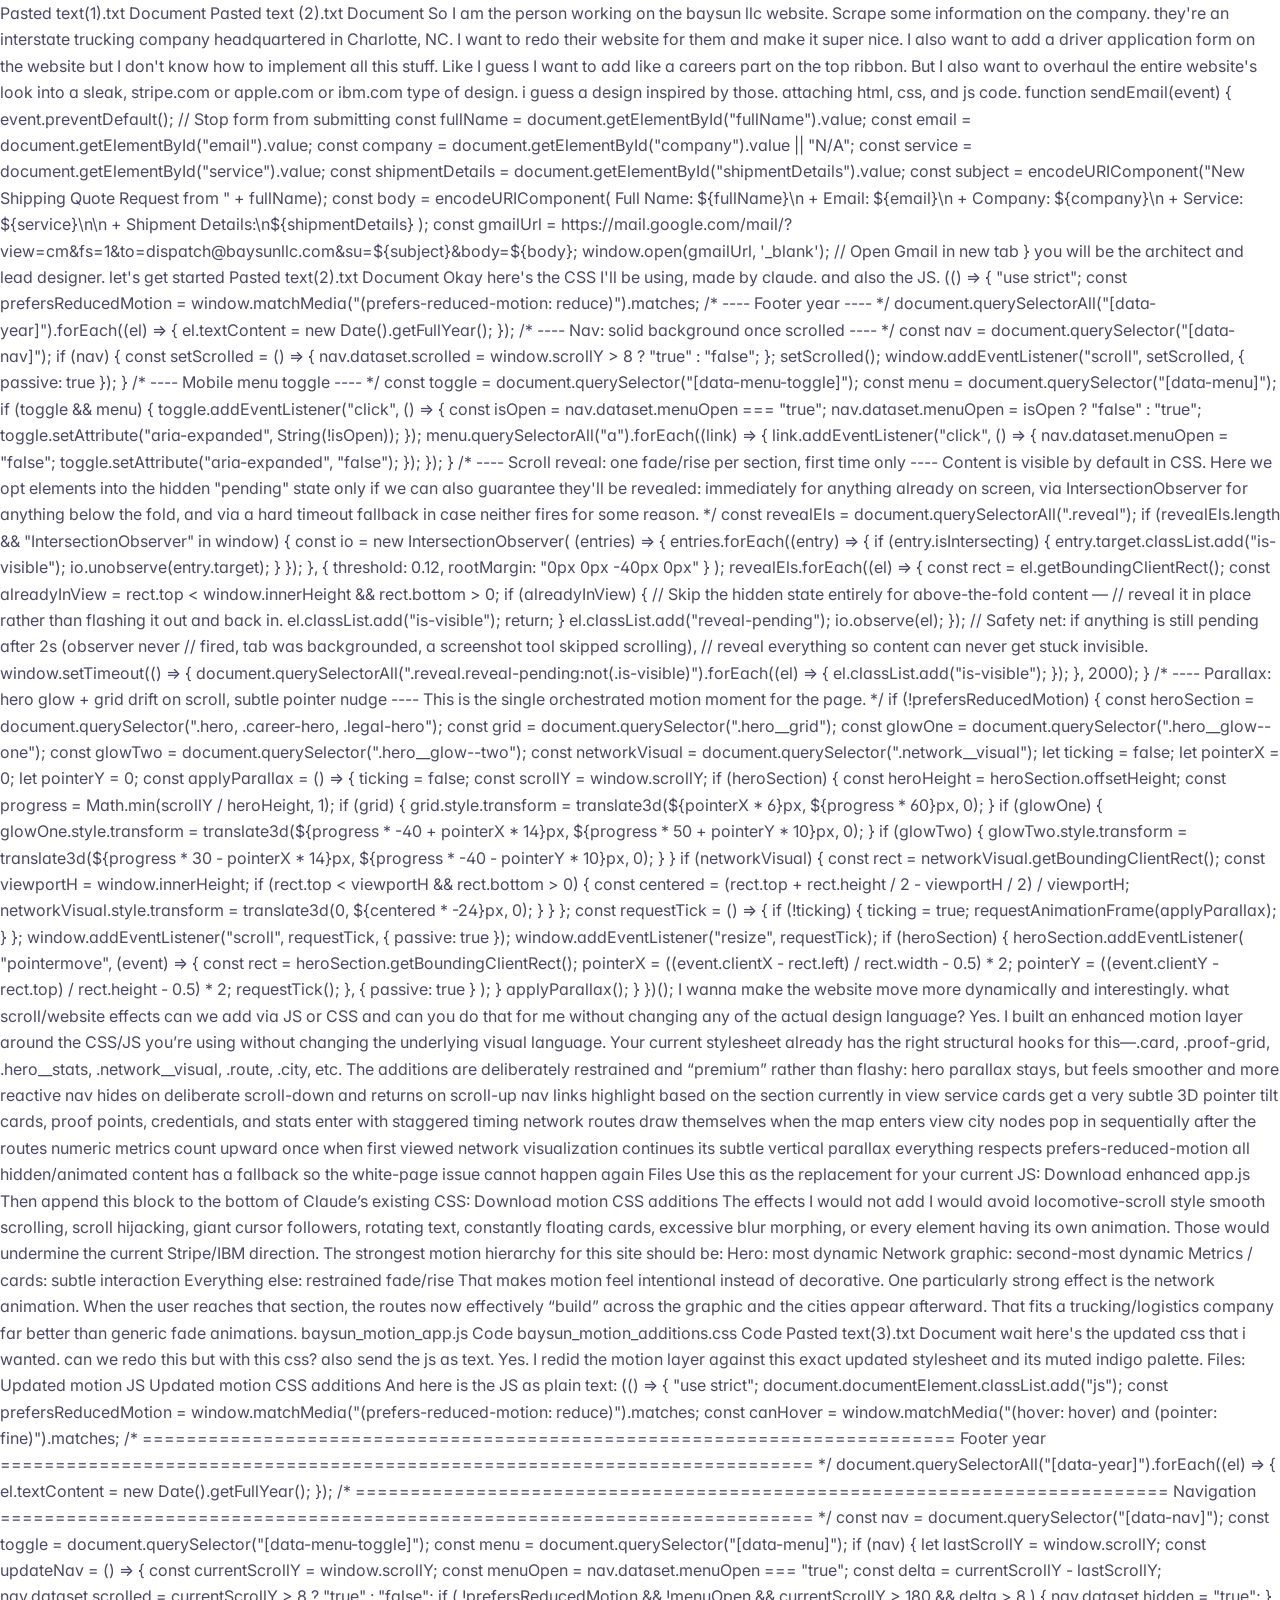
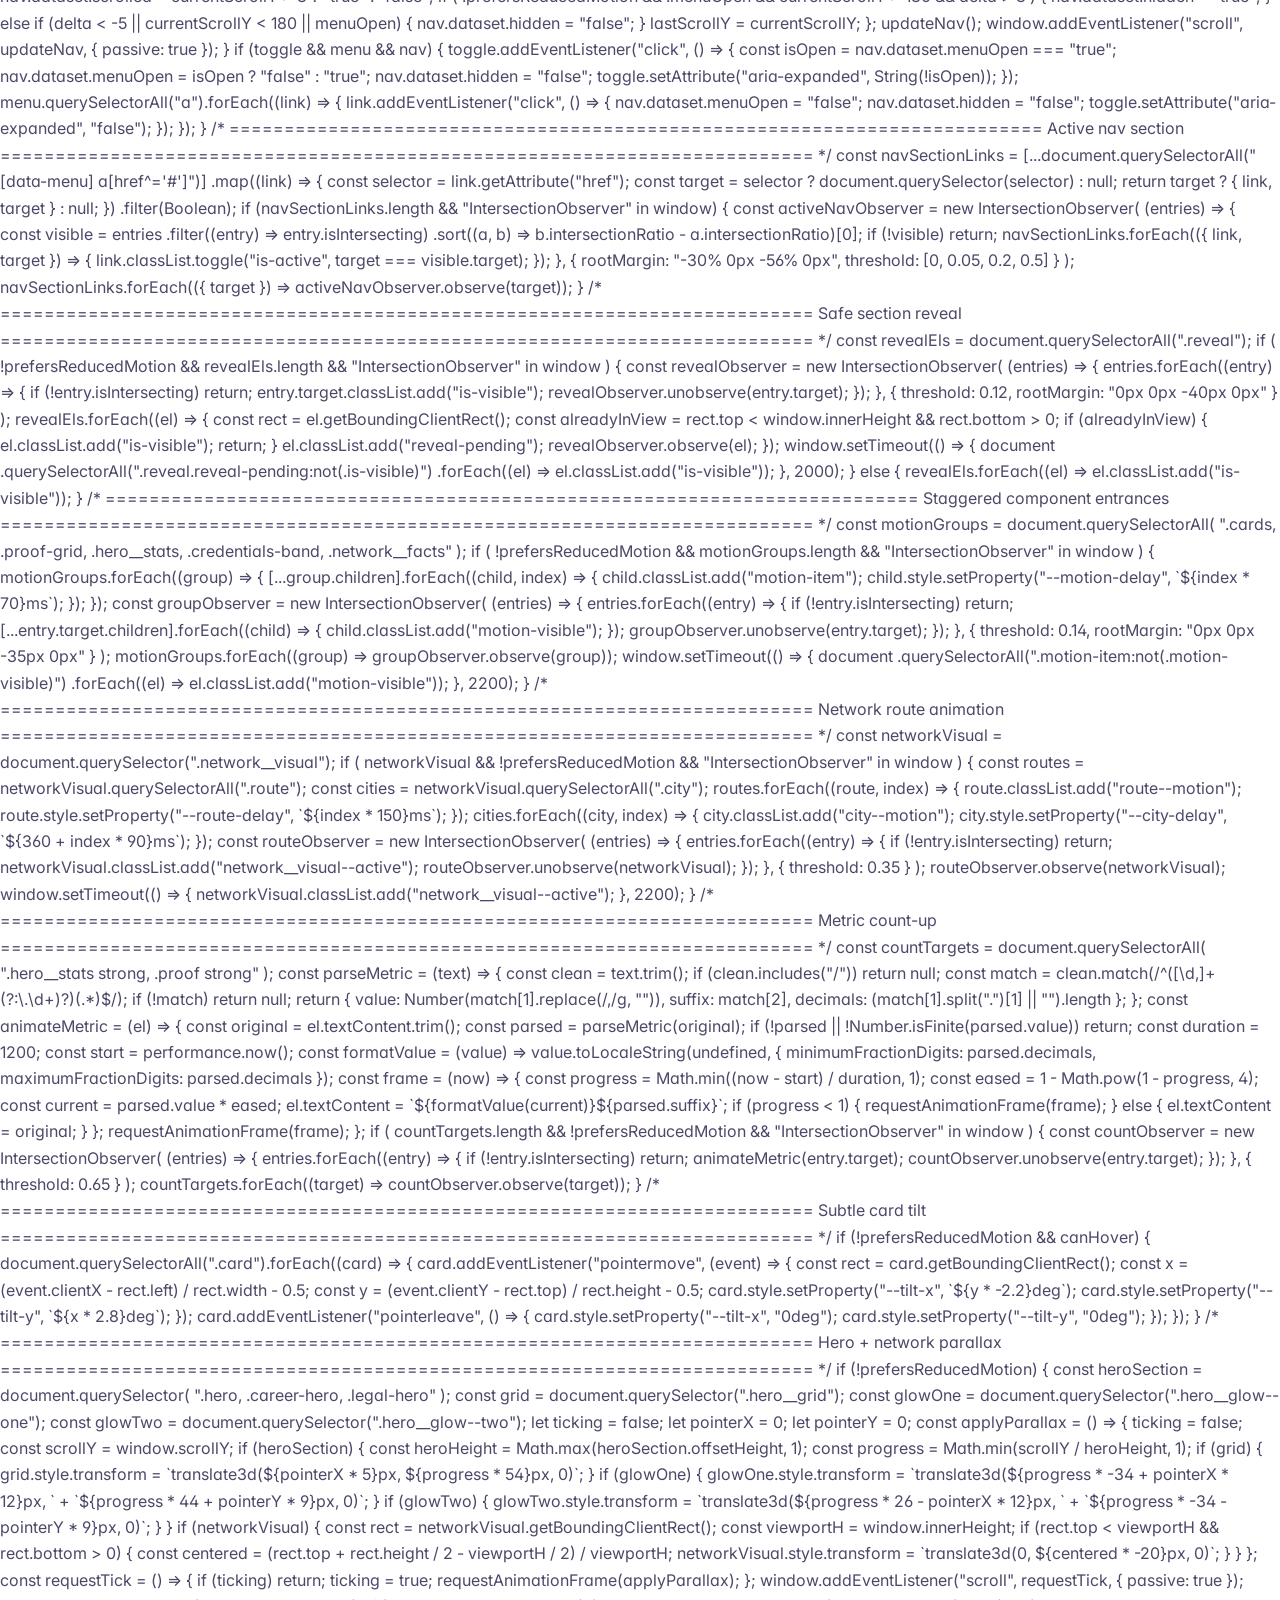
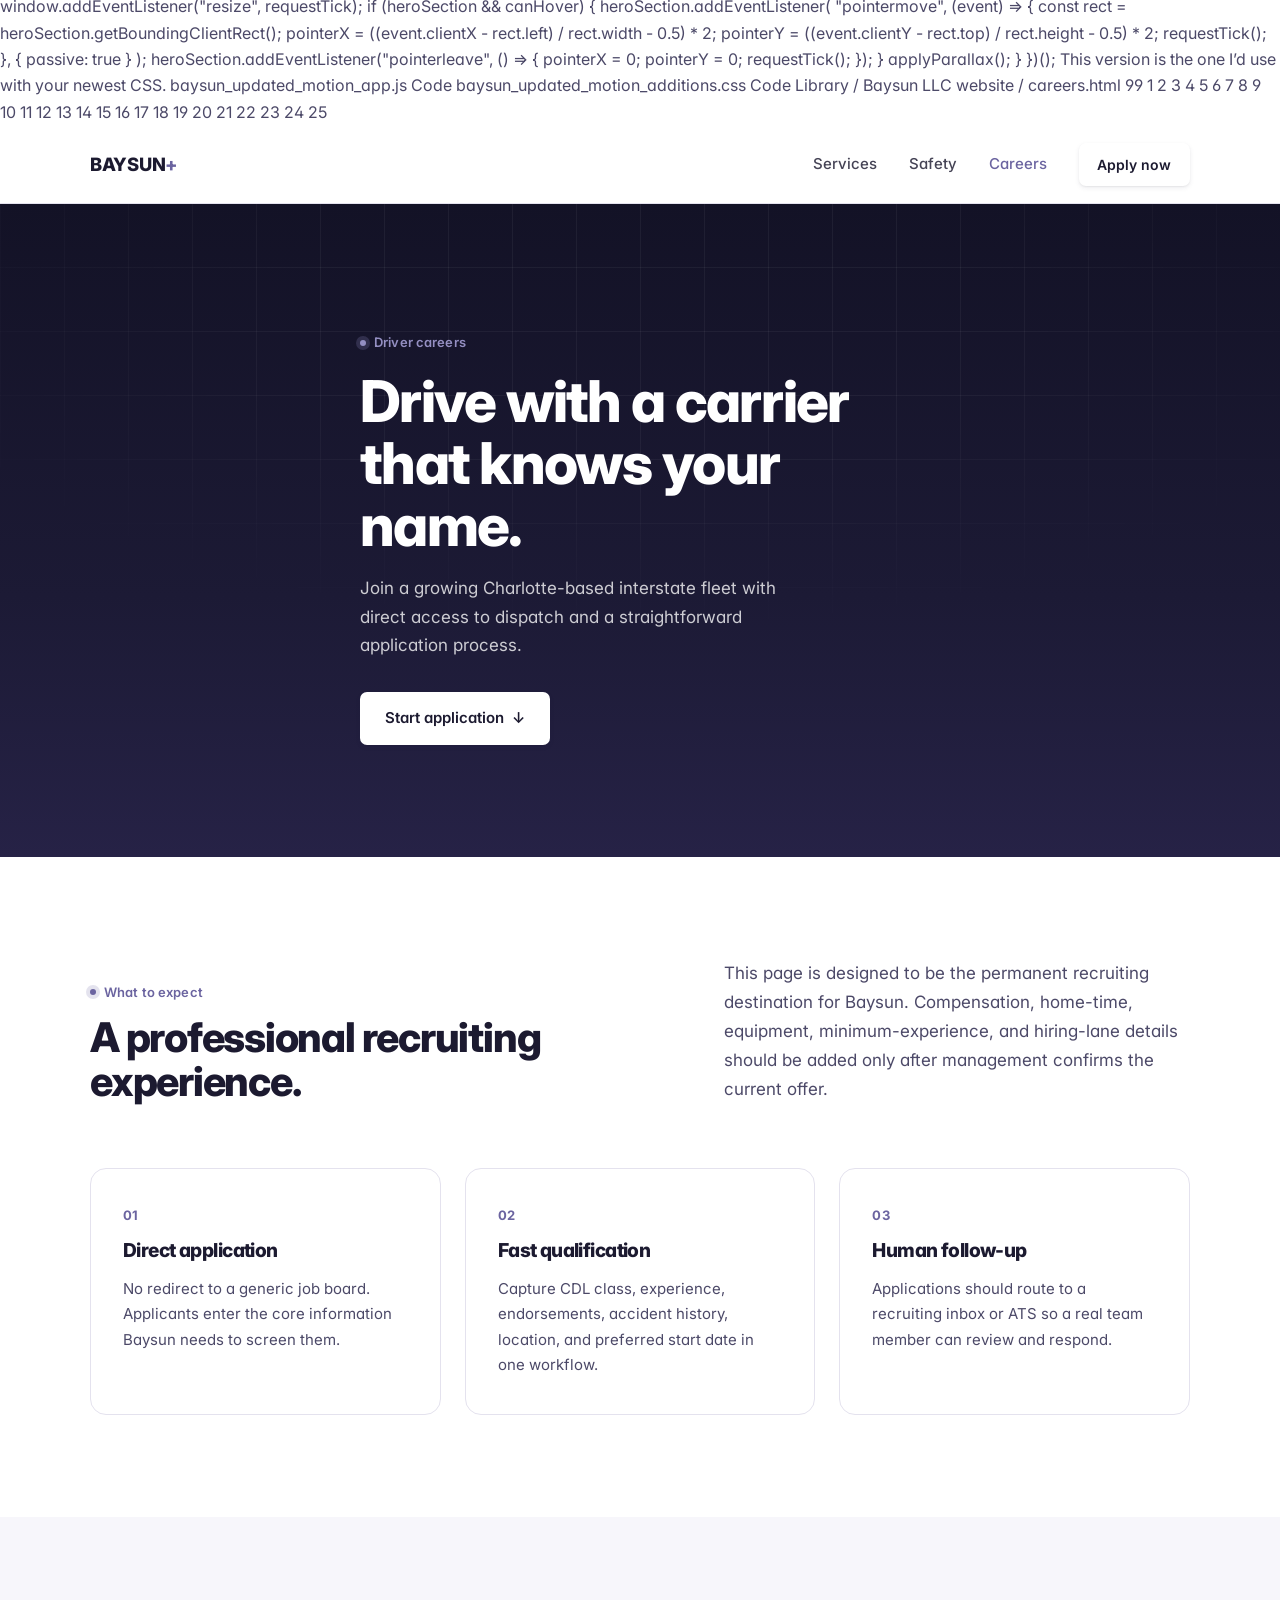
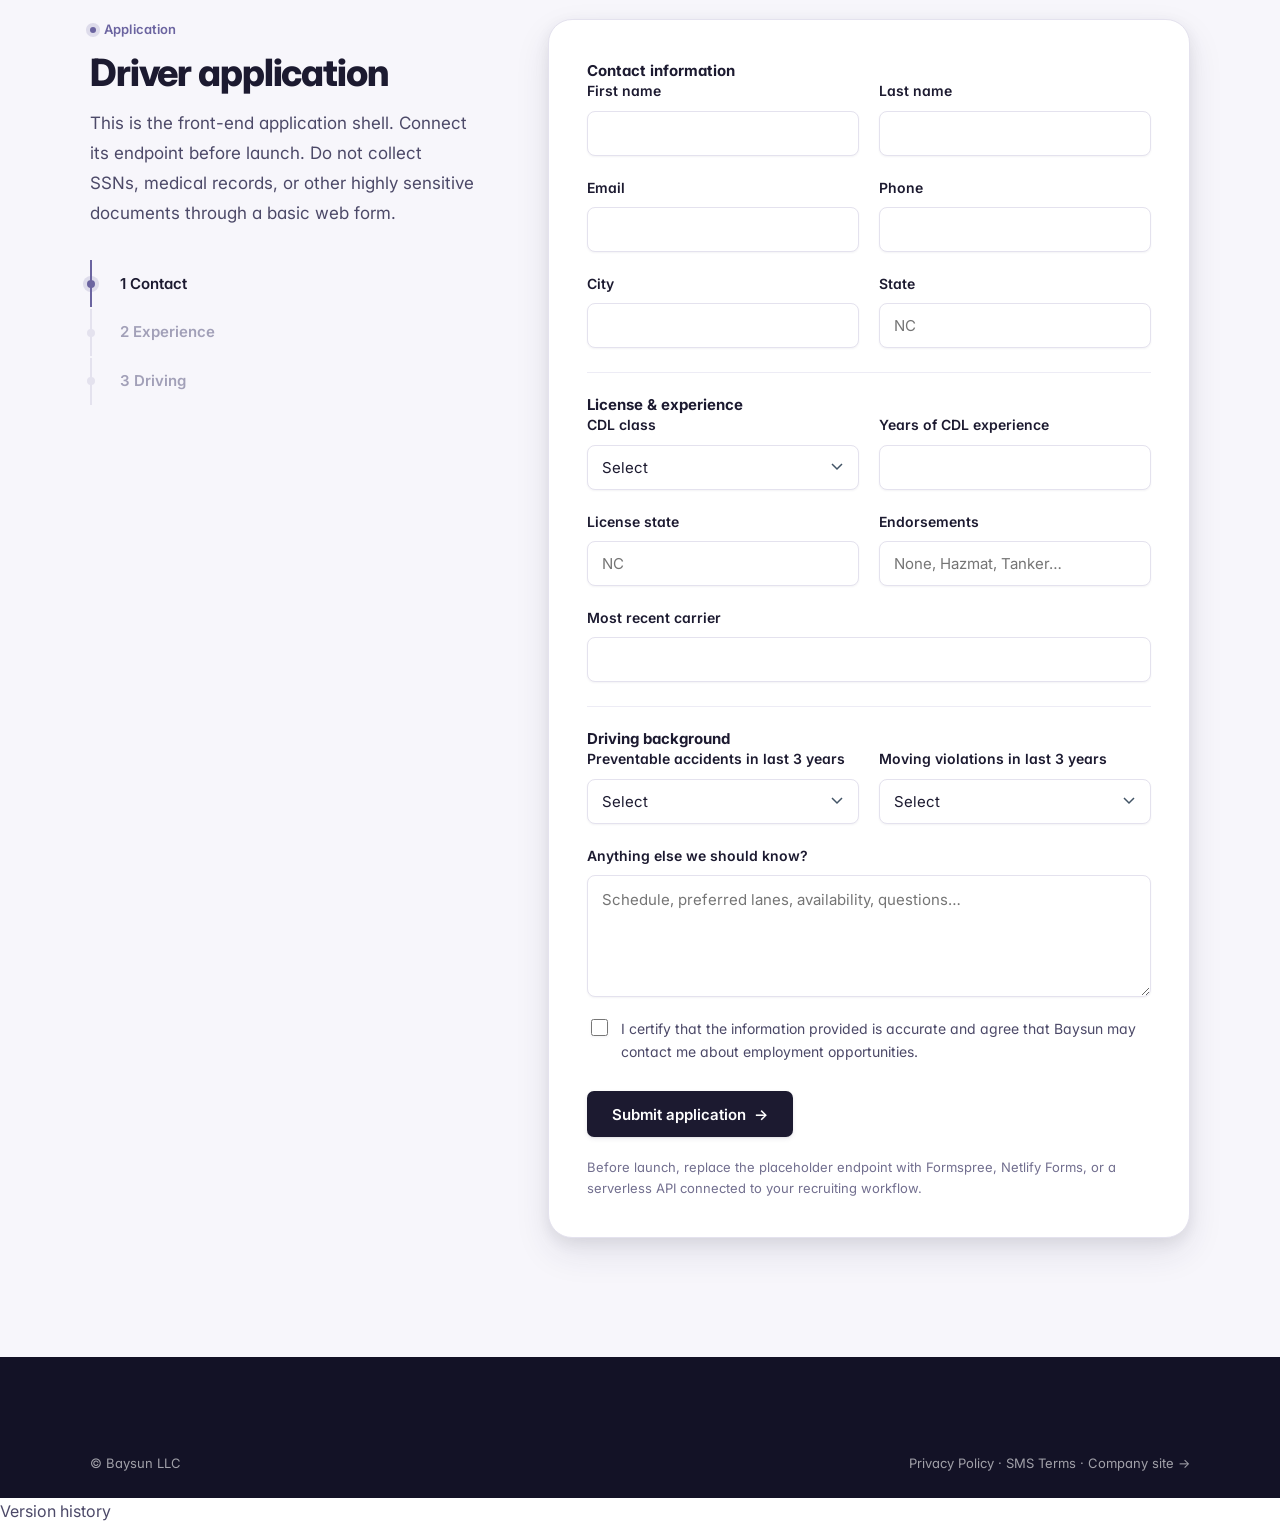
==== careers.html @ 325bad57 "Create careers.html" ====
Pasted text(1).txt
Document
Pasted text (2).txt
Document
So I am the person working on the baysun llc website. Scrape some information on the company. they're an interstate trucking company headquartered in Charlotte, NC. I want to redo their website for them and make it super nice. I also want to add a driver application form on the website but I don't know how to implement all this stuff. Like I guess I want to add like a careers part on the top ribbon. But I also want to overhaul the entire website's look into a sleak, stripe.com or apple.com or ibm.com type of design. i guess a design inspired by those.

attaching html, css, and js code.

function sendEmail(event) {
    event.preventDefault(); // Stop form from submitting

    const fullName = document.getElementById("fullName").value;
    const email = document.getElementById("email").value;
    const company = document.getElementById("company").value || "N/A";
    const service = document.getElementById("service").value;
    const shipmentDetails = document.getElementById("shipmentDetails").value;

    const subject = encodeURIComponent("New Shipping Quote Request from " + fullName);
    const body = encodeURIComponent(
        Full Name: ${fullName}\n +
        Email: ${email}\n +
        Company: ${company}\n +
        Service: ${service}\n\n +
        Shipment Details:\n${shipmentDetails}
    );

    const gmailUrl = https://mail.google.com/mail/?view=cm&fs=1&to=dispatch@baysunllc.com&su=${subject}&body=${body};

    window.open(gmailUrl, '_blank'); // Open Gmail in new tab
}


you will be the architect and lead designer. let's get started
Pasted text(2).txt
Document
Okay here's the CSS I'll be using, made by claude. and also the JS.

(() => {
  "use strict";

  const prefersReducedMotion = window.matchMedia("(prefers-reduced-motion: reduce)").matches;

  /* ---- Footer year ---- */
  document.querySelectorAll("[data-year]").forEach((el) => {
    el.textContent = new Date().getFullYear();
  });

  /* ---- Nav: solid background once scrolled ---- */
  const nav = document.querySelector("[data-nav]");
  if (nav) {
    const setScrolled = () => {
      nav.dataset.scrolled = window.scrollY > 8 ? "true" : "false";
    };
    setScrolled();
    window.addEventListener("scroll", setScrolled, { passive: true });
  }

  /* ---- Mobile menu toggle ---- */
  const toggle = document.querySelector("[data-menu-toggle]");
  const menu = document.querySelector("[data-menu]");
  if (toggle && menu) {
    toggle.addEventListener("click", () => {
      const isOpen = nav.dataset.menuOpen === "true";
      nav.dataset.menuOpen = isOpen ? "false" : "true";
      toggle.setAttribute("aria-expanded", String(!isOpen));
    });

    menu.querySelectorAll("a").forEach((link) => {
      link.addEventListener("click", () => {
        nav.dataset.menuOpen = "false";
        toggle.setAttribute("aria-expanded", "false");
      });
    });
  }

  /* ---- Scroll reveal: one fade/rise per section, first time only ----
     Content is visible by default in CSS. Here we opt elements into the
     hidden "pending" state only if we can also guarantee they'll be
     revealed: immediately for anything already on screen, via
     IntersectionObserver for anything below the fold, and via a hard
     timeout fallback in case neither fires for some reason. */
  const revealEls = document.querySelectorAll(".reveal");
  if (revealEls.length && "IntersectionObserver" in window) {
    const io = new IntersectionObserver(
      (entries) => {
        entries.forEach((entry) => {
          if (entry.isIntersecting) {
            entry.target.classList.add("is-visible");
            io.unobserve(entry.target);
          }
        });
      },
      { threshold: 0.12, rootMargin: "0px 0px -40px 0px" }
    );

    revealEls.forEach((el) => {
      const rect = el.getBoundingClientRect();
      const alreadyInView = rect.top < window.innerHeight && rect.bottom > 0;
      if (alreadyInView) {
        // Skip the hidden state entirely for above-the-fold content —
        // reveal it in place rather than flashing it out and back in.
        el.classList.add("is-visible");
        return;
      }
      el.classList.add("reveal-pending");
      io.observe(el);
    });

    // Safety net: if anything is still pending after 2s (observer never
    // fired, tab was backgrounded, a screenshot tool skipped scrolling),
    // reveal everything so content can never get stuck invisible.
    window.setTimeout(() => {
      document.querySelectorAll(".reveal.reveal-pending:not(.is-visible)").forEach((el) => {
        el.classList.add("is-visible");
      });
    }, 2000);
  }

  /* ---- Parallax: hero glow + grid drift on scroll, subtle pointer nudge ----
     This is the single orchestrated motion moment for the page. */
  if (!prefersReducedMotion) {
    const heroSection = document.querySelector(".hero, .career-hero, .legal-hero");
    const grid = document.querySelector(".hero__grid");
    const glowOne = document.querySelector(".hero__glow--one");
    const glowTwo = document.querySelector(".hero__glow--two");
    const networkVisual = document.querySelector(".network__visual");

    let ticking = false;
    let pointerX = 0;
    let pointerY = 0;

    const applyParallax = () => {
      ticking = false;
      const scrollY = window.scrollY;

      if (heroSection) {
        const heroHeight = heroSection.offsetHeight;
        const progress = Math.min(scrollY / heroHeight, 1);

        if (grid) {
          grid.style.transform = translate3d(${pointerX * 6}px, ${progress * 60}px, 0);
        }
        if (glowOne) {
          glowOne.style.transform = translate3d(${progress * -40 + pointerX * 14}px, ${progress * 50 + pointerY * 10}px, 0);
        }
        if (glowTwo) {
          glowTwo.style.transform = translate3d(${progress * 30 - pointerX * 14}px, ${progress * -40 - pointerY * 10}px, 0);
        }
      }

      if (networkVisual) {
        const rect = networkVisual.getBoundingClientRect();
        const viewportH = window.innerHeight;
        if (rect.top < viewportH && rect.bottom > 0) {
          const centered = (rect.top + rect.height / 2 - viewportH / 2) / viewportH;
          networkVisual.style.transform = translate3d(0, ${centered * -24}px, 0);
        }
      }
    };

    const requestTick = () => {
      if (!ticking) {
        ticking = true;
        requestAnimationFrame(applyParallax);
      }
    };

    window.addEventListener("scroll", requestTick, { passive: true });
    window.addEventListener("resize", requestTick);

    if (heroSection) {
      heroSection.addEventListener(
        "pointermove",
        (event) => {
          const rect = heroSection.getBoundingClientRect();
          pointerX = ((event.clientX - rect.left) / rect.width - 0.5) * 2;
          pointerY = ((event.clientY - rect.top) / rect.height - 0.5) * 2;
          requestTick();
        },
        { passive: true }
      );
    }

    applyParallax();
  }
})();

I wanna make the website move more dynamically and interestingly. what scroll/website effects can we add via JS or CSS and can you do that for me without changing any of the actual design language?

Yes. I built an enhanced motion layer around the CSS/JS you’re using without changing the underlying visual language. Your current stylesheet already has the right structural hooks for this—.card, .proof-grid, .hero__stats, .network__visual, .route, .city, etc.

The additions are deliberately restrained and “premium” rather than flashy:

hero parallax stays, but feels smoother and more reactive
nav hides on deliberate scroll-down and returns on scroll-up
nav links highlight based on the section currently in view
service cards get a very subtle 3D pointer tilt
cards, proof points, credentials, and stats enter with staggered timing
network routes draw themselves when the map enters view
city nodes pop in sequentially after the routes
numeric metrics count upward once when first viewed
network visualization continues its subtle vertical parallax
everything respects prefers-reduced-motion
all hidden/animated content has a fallback so the white-page issue cannot happen again
Files

Use this as the replacement for your current JS:

Download enhanced app.js

Then append this block to the bottom of Claude’s existing CSS:

Download motion CSS additions

The effects I would not add

I would avoid locomotive-scroll style smooth scrolling, scroll hijacking, giant cursor followers, rotating text, constantly floating cards, excessive blur morphing, or every element having its own animation. Those would undermine the current Stripe/IBM direction.

The strongest motion hierarchy for this site should be:

Hero: most dynamic
Network graphic: second-most dynamic
Metrics / cards: subtle interaction
Everything else: restrained fade/rise

That makes motion feel intentional instead of decorative.

One particularly strong effect is the network animation. When the user reaches that section, the routes now effectively “build” across the graphic and the cities appear afterward. That fits a trucking/logistics company far better than generic fade animations. 

baysun_motion_app.js
Code
baysun_motion_additions.css
Code
Pasted text(3).txt
Document
wait here's the updated css that i wanted. can we redo this but with this css?


also send the js as text.

Yes. I redid the motion layer against this exact updated stylesheet and its muted indigo palette.

Files:

Updated motion JS

Updated motion CSS additions

And here is the JS as plain text:

(() => {
  "use strict";

  document.documentElement.classList.add("js");

  const prefersReducedMotion = window.matchMedia("(prefers-reduced-motion: reduce)").matches;
  const canHover = window.matchMedia("(hover: hover) and (pointer: fine)").matches;

  /* ==========================================================================
     Footer year
     ========================================================================== */

  document.querySelectorAll("[data-year]").forEach((el) => {
    el.textContent = new Date().getFullYear();
  });

  /* ==========================================================================
     Navigation
     ========================================================================== */

  const nav = document.querySelector("[data-nav]");
  const toggle = document.querySelector("[data-menu-toggle]");
  const menu = document.querySelector("[data-menu]");

  if (nav) {
    let lastScrollY = window.scrollY;

    const updateNav = () => {
      const currentScrollY = window.scrollY;
      const menuOpen = nav.dataset.menuOpen === "true";
      const delta = currentScrollY - lastScrollY;

      nav.dataset.scrolled = currentScrollY > 8 ? "true" : "false";

      if (
        !prefersReducedMotion &&
        !menuOpen &&
        currentScrollY > 180 &&
        delta > 8
      ) {
        nav.dataset.hidden = "true";
      } else if (delta < -5 || currentScrollY < 180 || menuOpen) {
        nav.dataset.hidden = "false";
      }

      lastScrollY = currentScrollY;
    };

    updateNav();
    window.addEventListener("scroll", updateNav, { passive: true });
  }

  if (toggle && menu && nav) {
    toggle.addEventListener("click", () => {
      const isOpen = nav.dataset.menuOpen === "true";

      nav.dataset.menuOpen = isOpen ? "false" : "true";
      nav.dataset.hidden = "false";
      toggle.setAttribute("aria-expanded", String(!isOpen));
    });

    menu.querySelectorAll("a").forEach((link) => {
      link.addEventListener("click", () => {
        nav.dataset.menuOpen = "false";
        nav.dataset.hidden = "false";
        toggle.setAttribute("aria-expanded", "false");
      });
    });
  }

  /* ==========================================================================
     Active nav section
     ========================================================================== */

  const navSectionLinks = [...document.querySelectorAll("[data-menu] a[href^='#']")]
    .map((link) => {
      const selector = link.getAttribute("href");
      const target = selector ? document.querySelector(selector) : null;
      return target ? { link, target } : null;
    })
    .filter(Boolean);

  if (navSectionLinks.length && "IntersectionObserver" in window) {
    const activeNavObserver = new IntersectionObserver(
      (entries) => {
        const visible = entries
          .filter((entry) => entry.isIntersecting)
          .sort((a, b) => b.intersectionRatio - a.intersectionRatio)[0];

        if (!visible) return;

        navSectionLinks.forEach(({ link, target }) => {
          link.classList.toggle("is-active", target === visible.target);
        });
      },
      {
        rootMargin: "-30% 0px -56% 0px",
        threshold: [0, 0.05, 0.2, 0.5]
      }
    );

    navSectionLinks.forEach(({ target }) => activeNavObserver.observe(target));
  }

  /* ==========================================================================
     Safe section reveal
     ========================================================================== */

  const revealEls = document.querySelectorAll(".reveal");

  if (
    !prefersReducedMotion &&
    revealEls.length &&
    "IntersectionObserver" in window
  ) {
    const revealObserver = new IntersectionObserver(
      (entries) => {
        entries.forEach((entry) => {
          if (!entry.isIntersecting) return;

          entry.target.classList.add("is-visible");
          revealObserver.unobserve(entry.target);
        });
      },
      {
        threshold: 0.12,
        rootMargin: "0px 0px -40px 0px"
      }
    );

    revealEls.forEach((el) => {
      const rect = el.getBoundingClientRect();
      const alreadyInView = rect.top < window.innerHeight && rect.bottom > 0;

      if (alreadyInView) {
        el.classList.add("is-visible");
        return;
      }

      el.classList.add("reveal-pending");
      revealObserver.observe(el);
    });

    window.setTimeout(() => {
      document
        .querySelectorAll(".reveal.reveal-pending:not(.is-visible)")
        .forEach((el) => el.classList.add("is-visible"));
    }, 2000);
  } else {
    revealEls.forEach((el) => el.classList.add("is-visible"));
  }

  /* ==========================================================================
     Staggered component entrances
     ========================================================================== */

  const motionGroups = document.querySelectorAll(
    ".cards, .proof-grid, .hero__stats, .credentials-band, .network__facts"
  );

  if (
    !prefersReducedMotion &&
    motionGroups.length &&
    "IntersectionObserver" in window
  ) {
    motionGroups.forEach((group) => {
      [...group.children].forEach((child, index) => {
        child.classList.add("motion-item");
        child.style.setProperty("--motion-delay", `${index * 70}ms`);
      });
    });

    const groupObserver = new IntersectionObserver(
      (entries) => {
        entries.forEach((entry) => {
          if (!entry.isIntersecting) return;

          [...entry.target.children].forEach((child) => {
            child.classList.add("motion-visible");
          });

          groupObserver.unobserve(entry.target);
        });
      },
      {
        threshold: 0.14,
        rootMargin: "0px 0px -35px 0px"
      }
    );

    motionGroups.forEach((group) => groupObserver.observe(group));

    window.setTimeout(() => {
      document
        .querySelectorAll(".motion-item:not(.motion-visible)")
        .forEach((el) => el.classList.add("motion-visible"));
    }, 2200);
  }

  /* ==========================================================================
     Network route animation
     ========================================================================== */

  const networkVisual = document.querySelector(".network__visual");

  if (
    networkVisual &&
    !prefersReducedMotion &&
    "IntersectionObserver" in window
  ) {
    const routes = networkVisual.querySelectorAll(".route");
    const cities = networkVisual.querySelectorAll(".city");

    routes.forEach((route, index) => {
      route.classList.add("route--motion");
      route.style.setProperty("--route-delay", `${index * 150}ms`);
    });

    cities.forEach((city, index) => {
      city.classList.add("city--motion");
      city.style.setProperty("--city-delay", `${360 + index * 90}ms`);
    });

    const routeObserver = new IntersectionObserver(
      (entries) => {
        entries.forEach((entry) => {
          if (!entry.isIntersecting) return;

          networkVisual.classList.add("network__visual--active");
          routeObserver.unobserve(networkVisual);
        });
      },
      {
        threshold: 0.35
      }
    );

    routeObserver.observe(networkVisual);

    window.setTimeout(() => {
      networkVisual.classList.add("network__visual--active");
    }, 2200);
  }

  /* ==========================================================================
     Metric count-up
     ========================================================================== */

  const countTargets = document.querySelectorAll(
    ".hero__stats strong, .proof strong"
  );

  const parseMetric = (text) => {
    const clean = text.trim();

    if (clean.includes("/")) return null;

    const match = clean.match(/^([\d,]+(?:\.\d+)?)(.*)$/);
    if (!match) return null;

    return {
      value: Number(match[1].replace(/,/g, "")),
      suffix: match[2],
      decimals: (match[1].split(".")[1] || "").length
    };
  };

  const animateMetric = (el) => {
    const original = el.textContent.trim();
    const parsed = parseMetric(original);

    if (!parsed || !Number.isFinite(parsed.value)) return;

    const duration = 1200;
    const start = performance.now();

    const formatValue = (value) =>
      value.toLocaleString(undefined, {
        minimumFractionDigits: parsed.decimals,
        maximumFractionDigits: parsed.decimals
      });

    const frame = (now) => {
      const progress = Math.min((now - start) / duration, 1);
      const eased = 1 - Math.pow(1 - progress, 4);
      const current = parsed.value * eased;

      el.textContent = `${formatValue(current)}${parsed.suffix}`;

      if (progress < 1) {
        requestAnimationFrame(frame);
      } else {
        el.textContent = original;
      }
    };

    requestAnimationFrame(frame);
  };

  if (
    countTargets.length &&
    !prefersReducedMotion &&
    "IntersectionObserver" in window
  ) {
    const countObserver = new IntersectionObserver(
      (entries) => {
        entries.forEach((entry) => {
          if (!entry.isIntersecting) return;

          animateMetric(entry.target);
          countObserver.unobserve(entry.target);
        });
      },
      {
        threshold: 0.65
      }
    );

    countTargets.forEach((target) => countObserver.observe(target));
  }

  /* ==========================================================================
     Subtle card tilt
     ========================================================================== */

  if (!prefersReducedMotion && canHover) {
    document.querySelectorAll(".card").forEach((card) => {
      card.addEventListener("pointermove", (event) => {
        const rect = card.getBoundingClientRect();
        const x = (event.clientX - rect.left) / rect.width - 0.5;
        const y = (event.clientY - rect.top) / rect.height - 0.5;

        card.style.setProperty("--tilt-x", `${y * -2.2}deg`);
        card.style.setProperty("--tilt-y", `${x * 2.8}deg`);
      });

      card.addEventListener("pointerleave", () => {
        card.style.setProperty("--tilt-x", "0deg");
        card.style.setProperty("--tilt-y", "0deg");
      });
    });
  }

  /* ==========================================================================
     Hero + network parallax
     ========================================================================== */

  if (!prefersReducedMotion) {
    const heroSection = document.querySelector(
      ".hero, .career-hero, .legal-hero"
    );

    const grid = document.querySelector(".hero__grid");
    const glowOne = document.querySelector(".hero__glow--one");
    const glowTwo = document.querySelector(".hero__glow--two");

    let ticking = false;
    let pointerX = 0;
    let pointerY = 0;

    const applyParallax = () => {
      ticking = false;

      const scrollY = window.scrollY;

      if (heroSection) {
        const heroHeight = Math.max(heroSection.offsetHeight, 1);
        const progress = Math.min(scrollY / heroHeight, 1);

        if (grid) {
          grid.style.transform =
            `translate3d(${pointerX * 5}px, ${progress * 54}px, 0)`;
        }

        if (glowOne) {
          glowOne.style.transform =
            `translate3d(${progress * -34 + pointerX * 12}px, ` +
            `${progress * 44 + pointerY * 9}px, 0)`;
        }

        if (glowTwo) {
          glowTwo.style.transform =
            `translate3d(${progress * 26 - pointerX * 12}px, ` +
            `${progress * -34 - pointerY * 9}px, 0)`;
        }
      }

      if (networkVisual) {
        const rect = networkVisual.getBoundingClientRect();
        const viewportH = window.innerHeight;

        if (rect.top < viewportH && rect.bottom > 0) {
          const centered =
            (rect.top + rect.height / 2 - viewportH / 2) / viewportH;

          networkVisual.style.transform =
            `translate3d(0, ${centered * -20}px, 0)`;
        }
      }
    };

    const requestTick = () => {
      if (ticking) return;

      ticking = true;
      requestAnimationFrame(applyParallax);
    };

    window.addEventListener("scroll", requestTick, { passive: true });
    window.addEventListener("resize", requestTick);

    if (heroSection && canHover) {
      heroSection.addEventListener(
        "pointermove",
        (event) => {
          const rect = heroSection.getBoundingClientRect();

          pointerX =
            ((event.clientX - rect.left) / rect.width - 0.5) * 2;

          pointerY =
            ((event.clientY - rect.top) / rect.height - 0.5) * 2;

          requestTick();
        },
        { passive: true }
      );

      heroSection.addEventListener("pointerleave", () => {
        pointerX = 0;
        pointerY = 0;
        requestTick();
      });
    }

    applyParallax();
  }
})();

This version is the one I’d use with your newest CSS.

baysun_updated_motion_app.js
Code
baysun_updated_motion_additions.css
Code

Library
/
Baysun LLC website
/
careers.html
99
1
2
3
4
5
6
7
8
9
10
11
12
13
14
15
16
17
18
19
20
21
22
23
24
25
<!doctype html>
<html lang="en">
<head>
  <meta charset="utf-8"><meta name="viewport" content="width=device-width,initial-scale=1">
  <meta name="description" content="Driver careers at Baysun LLC in Charlotte, North Carolina.">
  <title>Driver Careers | Baysun LLC</title>
  <link rel="preconnect" href="https://fonts.googleapis.com"><link rel="preconnect" href="https://fonts.gstatic.com" crossorigin>
  <link href="https://fonts.googleapis.com/css2?family=Inter:wght@400;500;600;700&display=swap" rel="stylesheet"><link rel="stylesheet" href="styles.css">
</head>
<body>
<header class="nav nav--solid" data-nav><div class="shell nav__inner"><a class="brand" href="index.html">BAYSUN<span>+</span></a><button class="nav__toggle" type="button" aria-label="Open menu" aria-expanded="false" data-menu-toggle><span></span><span></span></button><nav class="nav__links" data-menu><a href="index.html#services">Services</a><a href="index.html#safety">Safety</a><a class="is-active" href="careers.html">Careers</a><a class="button button--small button--light" href="#apply">Apply now</a></nav></div></header>
<main>
<section class="career-hero section--dark"><div class="hero__grid"></div><div class="shell career-hero__content reveal"><div class="eyebrow eyebrow--light"><span></span> Driver careers</div><h1>Drive with a carrier that knows your name.</h1><p>Join a growing Charlotte-based interstate fleet with direct access to dispatch and a straightforward application process.</p><a class="button button--light" href="#apply">Start application <span>↓</span></a></div></section>
<section class="section"><div class="shell split-heading reveal"><div><div class="eyebrow"><span></span> What to expect</div><h2>A professional recruiting experience.</h2></div><p>This page is designed to be the permanent recruiting destination for Baysun. Compensation, home-time, equipment, minimum-experience, and hiring-lane details should be added only after management confirms the current offer.</p></div><div class="shell cards cards--3 reveal"><article class="card"><div class="card__number">01</div><h3>Direct application</h3><p>No redirect to a generic job board. Applicants enter the core information Baysun needs to screen them.</p></article><article class="card"><div class="card__number">02</div><h3>Fast qualification</h3><p>Capture CDL class, experience, endorsements, accident history, location, and preferred start date in one workflow.</p></article><article class="card"><div class="card__number">03</div><h3>Human follow-up</h3><p>Applications should route to a recruiting inbox or ATS so a real team member can review and respond.</p></article></div></section>
<section class="section section--soft" id="apply"><div class="shell application"><div class="application__intro reveal"><div class="eyebrow"><span></span> Application</div><h2>Driver application</h2><p>This is the front-end application shell. Connect its endpoint before launch. Do not collect SSNs, medical records, or other highly sensitive documents through a basic web form.</p><div class="application__steps"><span class="is-current">1 Contact</span><span>2 Experience</span><span>3 Driving</span></div></div>
<form class="form form--application reveal" data-form="driver" action="https://formspree.io/f/REPLACE_ME" method="POST">
<input type="hidden" name="form_type" value="driver_application">
<fieldset><legend>Contact information</legend><div class="form__row"><label>First name<input name="first_name" autocomplete="given-name" required></label><label>Last name<input name="last_name" autocomplete="family-name" required></label></div><div class="form__row"><label>Email<input type="email" name="email" autocomplete="email" required></label><label>Phone<input type="tel" name="phone" autocomplete="tel" required></label></div><div class="form__row"><label>City<input name="city" autocomplete="address-level2" required></label><label>State<input name="state" autocomplete="address-level1" maxlength="2" placeholder="NC" required></label></div></fieldset>
<fieldset><legend>License & experience</legend><div class="form__row"><label>CDL class<select name="cdl_class" required><option value="">Select</option><option>Class A</option><option>Class B</option><option>Other</option></select></label><label>Years of CDL experience<input type="number" name="experience_years" min="0" max="60" required></label></div><div class="form__row"><label>License state<input name="license_state" maxlength="2" placeholder="NC" required></label><label>Endorsements<input name="endorsements" placeholder="None, Hazmat, Tanker…"></label></div><label>Most recent carrier<input name="recent_carrier"></label></fieldset>
<fieldset><legend>Driving background</legend><div class="form__row"><label>Preventable accidents in last 3 years<select name="accidents_3yr" required><option value="">Select</option><option>0</option><option>1</option><option>2+</option></select></label><label>Moving violations in last 3 years<select name="violations_3yr" required><option value="">Select</option><option>0</option><option>1</option><option>2+</option></select></label></div><label>Anything else we should know?<textarea name="notes" rows="4" placeholder="Schedule, preferred lanes, availability, questions…"></textarea></label><label class="checkbox"><input type="checkbox" name="consent" required><span>I certify that the information provided is accurate and agree that Baysun may contact me about employment opportunities.</span></label></fieldset>
<button class="button button--dark" type="submit">Submit application <span>→</span></button><p class="form__note">Before launch, replace the placeholder endpoint with Formspree, Netlify Forms, or a serverless API connected to your recruiting workflow.</p>
</form></div></section>
</main>
<footer class="footer"><div class="shell footer__bottom"><span>© <span data-year></span> Baysun LLC</span><span><a href="privacy.html">Privacy Policy</a> · <a href="privacy.html#sms-terms">SMS Terms</a> · <a href="index.html">Company site →</a></span></div></footer><script src="app.js"></script></body></html>



Version history
---- styles.css ----
/* ==========================================================================
   Baysun LLC — Design System
   Stripe-grade color/shadow/motion language, IBM-grade structural rigor,
   Apple-grade typographic restraint.
   ========================================================================== */

:root {
  /* ---- Color: ink & surface (muted navy/indigo, low saturation) ---- */
  --ink-900: #1c1a30;
  --ink-700: #2d2a4a;
  --ink-500: #4c4968;
  --ink-400: #726f8f;
  --ink-300: #a2a0b8;
  --line: #e4e2ee;
  --line-soft: #edecf5;
  --surface-0: #ffffff;
  --surface-1: #f7f6fb;
  --surface-2: #efedf6;
  --dark-900: #131226;
  --dark-800: #1c1a35;
  --dark-700: #262246;

  /* ---- Color: accent ---- */
  --accent: #6b64a0;
  --accent-hover: #8681b3;
  --accent-deep: #524c7d;
  --accent-ink: #5a5488;
  --teal: #5c7fa0;
  --amber: #c99a5b;

  /* ---- Type ---- */
  --font-sans: "Inter", system-ui, -apple-system, BlinkMacSystemFont, "Segoe UI", Roboto, Helvetica, Arial, sans-serif;
  --tracking-tight: -0.03em;
  --tracking-snug: -0.015em;

  /* ---- Shadows (Stripe: diffuse, multi-layer, never harsh) ---- */
  --shadow-lg: 0 50px 100px -20px rgba(40, 36, 74, 0.25), 0 30px 60px -30px rgba(0, 0, 0, 0.3);
  --shadow-md: 0 15px 35px rgba(40, 36, 74, 0.1), 0 5px 15px rgba(0, 0, 0, 0.07);
  --shadow-sm: 0 2px 5px rgba(40, 36, 74, 0.08), 0 1px 2px rgba(0, 0, 0, 0.06);
  --shadow-focus: 0 0 0 3px rgba(107, 100, 160, 0.28);

  /* ---- Radius ---- */
  --radius-sm: 7px;
  --radius-md: 8px;
  --radius-lg: 16px;
  --radius-xl: 24px;

  /* ---- Motion ---- */
  --ease: cubic-bezier(0.16, 1, 0.3, 1);
  --fast: 0.15s ease;

  /* ---- Layout ---- */
  --shell-width: 1180px;
  --shell-pad: clamp(1.25rem, 4vw, 2.5rem);
  --section-pad: clamp(4rem, 8vw, 8rem);
}

/* ==========================================================================
   Reset & base
   ========================================================================== */

*,
*::before,
*::after {
  box-sizing: border-box;
}

html {
  -webkit-text-size-adjust: 100%;
  scroll-behavior: smooth;
}

body {
  margin: 0;
  font-family: var(--font-sans);
  color: var(--ink-500);
  background: var(--surface-0);
  line-height: 1.65;
  -webkit-font-smoothing: antialiased;
  text-rendering: optimizeLegibility;
  font-feature-settings: "cv02", "cv03", "cv04", "cv11";
}

img,
svg {
  display: block;
  max-width: 100%;
}

a {
  color: inherit;
  text-decoration: none;
}

ul {
  margin: 0;
  padding: 0;
  list-style: none;
}

button {
  font-family: inherit;
  cursor: pointer;
}

h1, h2, h3, h4 {
  margin: 0;
  color: var(--ink-900);
  font-weight: 800;
  letter-spacing: var(--tracking-tight);
  line-height: 1.08;
}

p {
  margin: 0;
}

:focus-visible {
  outline: 2px solid var(--accent);
  outline-offset: 3px;
  border-radius: 4px;
}

@media (prefers-reduced-motion: reduce) {
  html {
    scroll-behavior: auto;
  }
  *,
  *::before,
  *::after {
    animation-duration: 0.001ms !important;
    animation-iteration-count: 1 !important;
    transition-duration: 0.001ms !important;
    scroll-behavior: auto !important;
  }
}

/* ==========================================================================
   Layout primitives
   ========================================================================== */

.shell {
  width: 100%;
  max-width: var(--shell-width);
  margin-inline: auto;
  padding-inline: var(--shell-pad);
}

.section {
  padding-block: var(--section-pad);
}

.section--soft {
  background: var(--surface-1);
}

.section--dark {
  background: linear-gradient(180deg, var(--dark-900) 0%, var(--dark-800) 60%, var(--dark-700) 100%);
  color: rgba(255, 255, 255, 0.86);
  position: relative;
  overflow: hidden;
}

.split-heading {
  display: grid;
  grid-template-columns: minmax(0, 1.1fr) minmax(0, 0.9fr);
  gap: clamp(2rem, 5vw, 4rem);
  align-items: end;
  margin-bottom: clamp(2.5rem, 5vw, 4rem);
}

.split-heading h2 {
  font-size: clamp(1.9rem, 3.2vw, 2.75rem);
  margin-top: 0.75rem;
}

.split-heading p {
  font-size: 1.0625rem;
  max-width: 42ch;
  line-height: 1.7;
}

@media (max-width: 780px) {
  .split-heading {
    grid-template-columns: 1fr;
    align-items: start;
  }
}

/* ---- eyebrow ---- */

.eyebrow {
  display: inline-flex;
  align-items: center;
  gap: 0.5rem;
  font-size: 0.8125rem;
  font-weight: 600;
  color: var(--accent);
  letter-spacing: 0.01em;
}

.eyebrow span {
  width: 6px;
  height: 6px;
  border-radius: 50%;
  background: var(--accent);
  box-shadow: 0 0 0 4px rgba(107, 100, 160, 0.18);
}

.eyebrow--light {
  color: #948fc2;
}

.eyebrow--light span {
  background: #948fc2;
  box-shadow: 0 0 0 4px rgba(148, 143, 194, 0.22);
}

/* ==========================================================================
   Buttons & links
   ========================================================================== */

.button {
  display: inline-flex;
  align-items: center;
  gap: 0.5rem;
  font-size: 0.9375rem;
  font-weight: 600;
  padding: 0.8rem 1.5rem;
  border-radius: var(--radius-sm);
  border: 1px solid transparent;
  transition: transform var(--fast), box-shadow var(--fast), background var(--fast), border-color var(--fast);
  white-space: nowrap;
}

.button span {
  transition: transform var(--fast);
}

.button:hover span {
  transform: translate(2px, -2px);
}

.button--dark {
  background: var(--ink-900);
  color: #fff;
  box-shadow: var(--shadow-sm);
}

.button--dark:hover {
  background: var(--accent);
  transform: translateY(-1px);
  box-shadow: var(--shadow-md);
}

.button--light {
  background: #fff;
  color: var(--ink-900);
  box-shadow: var(--shadow-sm);
}

.button--light:hover {
  background: var(--accent);
  color: #fff;
  transform: translateY(-1px);
  box-shadow: var(--shadow-md);
}

.button--small {
  padding: 0.55rem 1.1rem;
  font-size: 0.875rem;
}

.text-link {
  display: inline-flex;
  align-items: center;
  gap: 0.4rem;
  font-weight: 600;
  font-size: 0.9375rem;
  color: var(--ink-900);
  border-bottom: 1px solid transparent;
  padding-bottom: 2px;
  transition: color var(--fast), border-color var(--fast);
}

.text-link:hover {
  color: var(--accent);
  border-color: currentColor;
}

.text-link span {
  transition: transform var(--fast);
}

.text-link:hover span {
  transform: translateX(3px);
}

.text-link--light {
  color: #fff;
}

.text-link--light:hover {
  color: #948fc2;
}

/* ==========================================================================
   Navigation
   ========================================================================== */

/* The nav always carries its own solid background and sets `color` once —
   everything inside inherits via currentColor. It never depends on being
   visually layered over other content, so it can't render invisible. */

.nav {
  position: sticky;
  top: 0;
  z-index: 100;
  padding-block: 1.1rem;
  background: var(--dark-900);
  color: rgba(255, 255, 255, 0.92);
  border-bottom: 1px solid transparent;
  transition: background var(--fast), color var(--fast), box-shadow var(--fast), border-color var(--fast);
}

.nav[data-scrolled="true"] {
  background: rgba(255, 255, 255, 0.92);
  backdrop-filter: saturate(160%) blur(14px);
  color: var(--ink-900);
  border-color: var(--line);
  box-shadow: var(--shadow-sm);
}

.nav--solid {
  background: rgba(255, 255, 255, 0.92);
  backdrop-filter: saturate(160%) blur(14px);
  color: var(--ink-900);
  border-bottom: 1px solid var(--line);
}

.nav__inner {
  display: flex;
  align-items: center;
  justify-content: space-between;
}

.brand {
  font-size: 1.15rem;
  font-weight: 800;
  letter-spacing: var(--tracking-snug);
  color: inherit;
}

.brand span {
  color: var(--accent-hover);
}

.nav--solid .brand span,
.nav[data-scrolled="true"] .brand span {
  color: var(--accent);
}

.brand--footer {
  color: #fff;
  font-size: 1.05rem;
}

.nav__links {
  display: flex;
  align-items: center;
  gap: 2rem;
}

.nav__links a:not(.button) {
  font-size: 0.9375rem;
  font-weight: 500;
  color: inherit;
  opacity: 0.82;
  transition: opacity var(--fast), color var(--fast);
}

.nav__links a:not(.button):hover {
  opacity: 1;
  color: var(--accent-hover);
}

.nav--solid .nav__links a:not(.button):hover,
.nav[data-scrolled="true"] .nav__links a:not(.button):hover {
  color: var(--accent);
}

.nav__links a.is-active {
  color: var(--accent-hover);
  opacity: 1;
}

.nav--solid .nav__links a.is-active,
.nav[data-scrolled="true"] .nav__links a.is-active {
  color: var(--accent);
}

.nav__toggle {
  display: none;
  flex-direction: column;
  justify-content: center;
  gap: 5px;
  width: 40px;
  height: 40px;
  border: none;
  background: transparent;
  border-radius: var(--radius-sm);
  color: inherit;
}

.nav__toggle span {
  display: block;
  width: 20px;
  height: 2px;
  margin-inline: auto;
  background: currentColor;
  transition: transform var(--fast), opacity var(--fast);
}

@media (max-width: 860px) {
  .nav__toggle {
    display: flex;
  }

  .nav__links {
    position: fixed;
    inset: 64px 0 0 0;
    flex-direction: column;
    align-items: flex-start;
    gap: 0;
    background: #fff;
    color: var(--ink-900);
    padding: 1rem var(--shell-pad) 2rem;
    border-top: 1px solid var(--line);
    box-shadow: var(--shadow-md);
    transform: translateY(-8px);
    opacity: 0;
    visibility: hidden;
    pointer-events: none;
    transition: transform var(--fast), opacity var(--fast), visibility var(--fast);
  }

  .nav__links a:not(.button) {
    width: 100%;
    padding: 0.85rem 0;
    border-bottom: 1px solid var(--line-soft);
    opacity: 1;
  }

  .nav__links .button {
    margin-top: 1rem;
  }

  [data-menu-open="true"] .nav__links {
    transform: translateY(0);
    opacity: 1;
    visibility: visible;
    pointer-events: auto;
  }

  [data-menu-open="true"] .nav__toggle span:first-child {
    transform: translateY(3.5px) rotate(45deg);
  }

  [data-menu-open="true"] .nav__toggle span:last-child {
    transform: translateY(-3.5px) rotate(-45deg);
  }
}

/* ==========================================================================
   Hero
   ========================================================================== */

.hero,
.career-hero,
.legal-hero {
  position: relative;
  padding-top: clamp(4.5rem, 10vw, 8rem);
  padding-bottom: clamp(4rem, 9vw, 7rem);
  overflow: hidden;
}

.hero__grid {
  position: absolute;
  inset: -10% -10% -10% -10%;
  background-image:
    linear-gradient(rgba(255, 255, 255, 0.05) 1px, transparent 1px),
    linear-gradient(90deg, rgba(255, 255, 255, 0.05) 1px, transparent 1px);
  background-size: 64px 64px;
  mask-image: radial-gradient(ellipse 70% 60% at 50% 20%, #000 30%, transparent 75%);
  will-change: transform;
  pointer-events: none;
}

.hero__glow {
  position: absolute;
  width: 620px;
  height: 620px;
  border-radius: 50%;
  filter: blur(90px);
  opacity: 0.5;
  pointer-events: none;
  will-change: transform;
}

.hero__glow--one {
  background: radial-gradient(circle, rgba(107, 100, 160, 0.5), transparent 65%);
  top: -220px;
  left: -140px;
}

.hero__glow--two {
  background: radial-gradient(circle, rgba(92, 127, 160, 0.3), transparent 65%);
  bottom: -260px;
  right: -160px;
}

.hero__content {
  position: relative;
  max-width: 680px;
  text-align: left;
}

.hero h1 {
  color: #fff;
  font-size: clamp(2.6rem, 5.6vw, 4.4rem);
  margin-top: 1.1rem;
}

.hero__lead {
  margin-top: 1.35rem;
  font-size: 1.15rem;
  line-height: 1.7;
  color: rgba(255, 255, 255, 0.78);
  max-width: 46ch;
}

.hero__actions {
  display: flex;
  align-items: center;
  gap: 1.75rem;
  margin-top: 2.25rem;
  flex-wrap: wrap;
}

.hero__stats {
  position: relative;
  margin-top: clamp(3.5rem, 7vw, 5.5rem);
  display: grid;
  grid-template-columns: repeat(4, minmax(0, 1fr));
  gap: 1px;
  background: rgba(255, 255, 255, 0.12);
  border: 1px solid rgba(255, 255, 255, 0.12);
  border-radius: var(--radius-lg);
  overflow: hidden;
}

.hero__stats > div {
  background: rgba(10, 37, 64, 0.55);
  backdrop-filter: blur(6px);
  padding: 1.5rem 1.25rem;
  display: flex;
  flex-direction: column;
  gap: 0.35rem;
}

.hero__stats strong {
  font-size: clamp(1.5rem, 2.4vw, 1.9rem);
  font-weight: 800;
  color: #fff;
  letter-spacing: var(--tracking-snug);
}

.hero__stats span {
  font-size: 0.8125rem;
  color: rgba(255, 255, 255, 0.6);
}

@media (max-width: 720px) {
  .hero__stats {
    grid-template-columns: repeat(2, minmax(0, 1fr));
  }
}

/* ==========================================================================
   Trust strip
   ========================================================================== */

.trust-strip {
  border-bottom: 1px solid var(--line);
  background: var(--surface-0);
}

.trust-strip__inner {
  display: flex;
  flex-wrap: wrap;
  gap: 0.5rem 2.5rem;
  padding-block: 1.35rem;
  font-size: 0.8125rem;
  font-weight: 600;
  color: var(--ink-400);
}

/* ==========================================================================
   Cards (services)
   ========================================================================== */

.cards {
  display: grid;
  gap: 1.5rem;
}

.cards--3 {
  grid-template-columns: repeat(3, minmax(0, 1fr));
}

@media (max-width: 900px) {
  .cards--3 {
    grid-template-columns: 1fr;
  }
}

.card {
  background: var(--surface-0);
  border: 1px solid var(--line);
  border-radius: var(--radius-lg);
  padding: 2.25rem 2rem;
  display: flex;
  flex-direction: column;
  gap: 0.9rem;
  transition: transform var(--fast), box-shadow var(--fast), border-color var(--fast);
}

.card:hover {
  transform: translateY(-4px);
  box-shadow: var(--shadow-md);
  border-color: rgba(107, 100, 160, 0.35);
}

.card__number {
  font-size: 0.8125rem;
  font-weight: 700;
  color: var(--accent);
  letter-spacing: 0.02em;
}

.card h3 {
  font-size: 1.2rem;
}

.card p {
  font-size: 0.9375rem;
  line-height: 1.7;
  color: var(--ink-500);
}

.card a {
  margin-top: auto;
  font-size: 0.875rem;
  font-weight: 600;
  color: var(--ink-900);
  transition: color var(--fast);
}

.card a:hover {
  color: var(--accent);
}

/* ==========================================================================
   Network / route map
   ========================================================================== */

.network {
  display: grid;
  grid-template-columns: minmax(0, 0.95fr) minmax(0, 1.05fr);
  gap: clamp(2.5rem, 6vw, 5rem);
  align-items: center;
}

@media (max-width: 900px) {
  .network {
    grid-template-columns: 1fr;
  }
}

.network__copy h2 {
  font-size: clamp(1.9rem, 3.2vw, 2.6rem);
  margin-top: 0.75rem;
}

.network__copy p {
  margin-top: 1.1rem;
  font-size: 1.0625rem;
  max-width: 42ch;
  line-height: 1.75;
}

.network__facts {
  margin-top: 2.25rem;
  display: flex;
  flex-direction: column;
  gap: 1.1rem;
}

.network__facts > div {
  display: grid;
  grid-template-columns: 90px 1fr;
  gap: 1rem;
  align-items: baseline;
  padding-bottom: 1.1rem;
  border-bottom: 1px solid var(--line);
}

.network__facts > div:last-child {
  border-bottom: none;
  padding-bottom: 0;
}

.network__facts span {
  font-size: 0.8125rem;
  font-weight: 600;
  color: var(--accent);
}

.network__facts strong {
  font-size: 1.0625rem;
  color: var(--ink-900);
  font-weight: 600;
}

.network__visual {
  position: relative;
  aspect-ratio: 1 / 0.85;
  background: linear-gradient(180deg, var(--surface-1), var(--surface-2));
  border: 1px solid var(--line);
  border-radius: var(--radius-xl);
  overflow: hidden;
  will-change: transform;
}

.network__visual::before {
  content: "";
  position: absolute;
  inset: 0;
  background-image: radial-gradient(rgba(10, 37, 64, 0.08) 1px, transparent 1px);
  background-size: 26px 26px;
}

.route {
  position: absolute;
  height: 2px;
  border-radius: 999px;
  background: linear-gradient(90deg, rgba(107, 100, 160, 0.05), rgba(107, 100, 160, 0.65), rgba(107, 100, 160, 0.05));
  transform-origin: left center;
}

.route--a {
  width: 62%;
  top: 32%;
  left: 12%;
  transform: rotate(6deg);
}

.route--b {
  width: 48%;
  top: 58%;
  left: 20%;
  transform: rotate(-8deg);
}

.route--c {
  width: 40%;
  top: 74%;
  left: 8%;
  transform: rotate(3deg);
}

.city {
  position: absolute;
  font-size: 0.75rem;
  font-weight: 700;
  color: var(--ink-900);
  padding-left: 1rem;
}

.city::before {
  content: "";
  position: absolute;
  left: 0;
  top: 50%;
  width: 8px;
  height: 8px;
  margin-top: -4px;
  border-radius: 50%;
  background: var(--accent);
  box-shadow: 0 0 0 5px rgba(107, 100, 160, 0.18);
}

.city--charlotte { top: 30%; left: 10%; }
.city--chicago { top: 12%; left: 46%; }
.city--dallas { top: 62%; left: 16%; }
.city--nyc { top: 20%; left: 74%; }
.city--la { top: 76%; left: 52%; }

/* ==========================================================================
   Proof / safety grid
   ========================================================================== */

.proof-grid {
  display: grid;
  grid-template-columns: repeat(4, minmax(0, 1fr));
  border-top: 1px solid var(--line);
  border-left: 1px solid var(--line);
}

.proof {
  border-right: 1px solid var(--line);
  border-bottom: 1px solid var(--line);
  padding: 1.85rem 1.6rem;
  display: flex;
  flex-direction: column;
  gap: 0.4rem;
}

.proof span {
  font-size: 0.75rem;
  font-weight: 600;
  letter-spacing: 0.02em;
  color: var(--accent);
}

.proof strong {
  font-size: 1.9rem;
  font-weight: 800;
  color: var(--ink-900);
  letter-spacing: var(--tracking-snug);
}

.proof p {
  font-size: 0.875rem;
  color: var(--ink-500);
}

@media (max-width: 900px) {
  .proof-grid {
    grid-template-columns: repeat(2, minmax(0, 1fr));
  }
}

@media (max-width: 520px) {
  .proof-grid {
    grid-template-columns: 1fr;
  }
}

.credentials-band {
  margin-top: 2.5rem;
  display: flex;
  flex-wrap: wrap;
  gap: 0.6rem 0.9rem;
}

.credentials-band span {
  font-size: 0.8125rem;
  font-weight: 600;
  color: var(--ink-700);
  background: var(--surface-1);
  border: 1px solid var(--line);
  border-radius: 999px;
  padding: 0.45rem 0.95rem;
}

/* ==========================================================================
   Careers banner
   ========================================================================== */

.careers-banner {
  padding-block: clamp(3.5rem, 7vw, 5.5rem);
}

.careers-banner__inner {
  display: flex;
  align-items: center;
  justify-content: space-between;
  gap: 2rem;
  flex-wrap: wrap;
}

.careers-banner__inner h2 {
  color: #fff;
  font-size: clamp(1.75rem, 3vw, 2.35rem);
  margin-top: 0.6rem;
}

.careers-banner__inner p {
  margin-top: 0.75rem;
  color: rgba(255, 255, 255, 0.7);
  max-width: 42ch;
}

/* ==========================================================================
   Quote / forms
   ========================================================================== */

.quote {
  display: grid;
  grid-template-columns: minmax(0, 0.85fr) minmax(0, 1.15fr);
  gap: clamp(2.5rem, 6vw, 5rem);
  align-items: start;
}

@media (max-width: 900px) {
  .quote {
    grid-template-columns: 1fr;
  }
}

.quote__copy h2 {
  font-size: clamp(1.9rem, 3.2vw, 2.6rem);
  margin-top: 0.75rem;
}

.quote__copy p {
  margin-top: 1.1rem;
  font-size: 1.0625rem;
  max-width: 40ch;
  line-height: 1.75;
}

.form {
  background: var(--surface-0);
  border: 1px solid var(--line);
  border-radius: var(--radius-xl);
  padding: clamp(1.75rem, 3vw, 2.5rem);
  box-shadow: var(--shadow-md);
  display: flex;
  flex-direction: column;
  gap: 1.25rem;
}

.form__row {
  display: grid;
  grid-template-columns: 1fr 1fr;
  gap: 1.25rem;
}

@media (max-width: 560px) {
  .form__row {
    grid-template-columns: 1fr;
  }
}

.form label {
  display: flex;
  flex-direction: column;
  gap: 0.5rem;
  font-size: 0.875rem;
  font-weight: 600;
  color: var(--ink-900);
}

.form input,
.form select,
.form textarea {
  font-family: inherit;
  font-size: 0.9375rem;
  font-weight: 400;
  color: var(--ink-900);
  background: #fff;
  border: 1px solid var(--line);
  border-radius: var(--radius-md);
  padding: 0.75rem 0.9rem;
  box-shadow: 0 1px 2px rgba(50, 50, 93, 0.06);
  transition: border-color var(--fast), box-shadow var(--fast);
  width: 100%;
}

.form textarea {
  resize: vertical;
  min-height: 110px;
  line-height: 1.6;
}

.form input:hover,
.form select:hover,
.form textarea:hover {
  border-color: #cfd7e3;
}

.form input:focus,
.form select:focus,
.form textarea:focus {
  outline: none;
  border-color: var(--accent);
  box-shadow: var(--shadow-focus);
}

.form select {
  appearance: none;
  background-image: url("data:image/svg+xml,%3Csvg xmlns='http://www.w3.org/2000/svg' width='12' height='8' viewBox='0 0 12 8'%3E%3Cpath d='M1 1l5 5 5-5' stroke='%23425466' stroke-width='1.5' fill='none' fill-rule='evenodd'/%3E%3C/svg%3E");
  background-repeat: no-repeat;
  background-position: right 0.9rem center;
  padding-right: 2.25rem;
}

.form .checkbox {
  flex-direction: row;
  align-items: flex-start;
  gap: 0.65rem;
  font-weight: 400;
  font-size: 0.875rem;
  color: var(--ink-500);
}

.form .checkbox input {
  width: 17px;
  height: 17px;
  margin-top: 2px;
  flex-shrink: 0;
  accent-color: var(--accent);
}

.form button {
  align-self: flex-start;
  margin-top: 0.5rem;
}

.form__note {
  font-size: 0.8125rem;
  color: var(--ink-400);
  line-height: 1.6;
}

.form__note code {
  background: var(--surface-1);
  border: 1px solid var(--line);
  border-radius: 4px;
  padding: 0.1rem 0.35rem;
  font-size: 0.78em;
}

.form fieldset {
  border: none;
  padding: 0;
  margin: 0;
  display: flex;
  flex-direction: column;
  gap: 1.25rem;
  padding-bottom: 1.5rem;
  border-bottom: 1px solid var(--line-soft);
}

.form fieldset:last-of-type {
  border-bottom: none;
  padding-bottom: 0;
}

.form legend {
  font-size: 0.9375rem;
  font-weight: 700;
  color: var(--ink-900);
  padding: 0;
  margin-bottom: -0.25rem;
}

/* ==========================================================================
   Footer
   ========================================================================== */

.footer {
  background: var(--dark-900);
  color: rgba(255, 255, 255, 0.6);
  padding-top: clamp(3rem, 6vw, 4.5rem);
}

.footer__grid {
  display: grid;
  grid-template-columns: 1.4fr 1fr 1fr 1fr;
  gap: 2.5rem;
  padding-bottom: 3rem;
  border-bottom: 1px solid rgba(255, 255, 255, 0.1);
}

@media (max-width: 780px) {
  .footer__grid {
    grid-template-columns: 1fr 1fr;
  }
}

@media (max-width: 480px) {
  .footer__grid {
    grid-template-columns: 1fr;
  }
}

.footer__grid p {
  margin-top: 0.75rem;
  font-size: 0.875rem;
  line-height: 1.6;
}

.footer__grid h4 {
  color: #fff;
  font-size: 0.8125rem;
  font-weight: 700;
  letter-spacing: 0.01em;
  margin-bottom: 1rem;
}

.footer__grid > div {
  display: flex;
  flex-direction: column;
}

.footer__grid a {
  font-size: 0.875rem;
  padding-block: 0.35rem;
  transition: color var(--fast);
}

.footer__grid a:hover {
  color: #fff;
}

.footer__bottom {
  display: flex;
  align-items: center;
  justify-content: space-between;
  flex-wrap: wrap;
  gap: 0.75rem;
  padding-block: 1.5rem;
  font-size: 0.8125rem;
}

.footer__bottom a {
  transition: color var(--fast);
}

.footer__bottom a:hover {
  color: #fff;
}

/* ==========================================================================
   Careers page — application flow
   ========================================================================== */

.career-hero__content {
  max-width: 640px;
}

.career-hero h1 {
  color: #fff;
  font-size: clamp(2.4rem, 5vw, 3.6rem);
  margin-top: 1rem;
}

.career-hero p {
  margin-top: 1.1rem;
  font-size: 1.0625rem;
  color: rgba(255, 255, 255, 0.78);
  line-height: 1.7;
  max-width: 42ch;
}

.career-hero .button {
  margin-top: 2rem;
}

.application {
  display: grid;
  grid-template-columns: minmax(0, 0.75fr) minmax(0, 1.25fr);
  gap: clamp(2.5rem, 6vw, 4.5rem);
  align-items: start;
}

@media (max-width: 900px) {
  .application {
    grid-template-columns: 1fr;
  }
}

.application__intro h2 {
  font-size: clamp(1.8rem, 3vw, 2.35rem);
  margin-top: 0.75rem;
}

.application__intro p {
  margin-top: 1rem;
  font-size: 1.0625rem;
  line-height: 1.75;
  max-width: 40ch;
}

.application__steps {
  margin-top: 2rem;
  display: flex;
  flex-direction: column;
  gap: 0.1rem;
}

.application__steps span {
  position: relative;
  padding: 0.7rem 0 0.7rem 1.75rem;
  font-size: 0.9375rem;
  font-weight: 600;
  color: var(--ink-300);
  border-left: 2px solid var(--line);
}

.application__steps span::before {
  content: "";
  position: absolute;
  left: -5px;
  top: 50%;
  width: 8px;
  height: 8px;
  margin-top: -4px;
  border-radius: 50%;
  background: var(--line);
}

.application__steps span.is-current {
  color: var(--ink-900);
  border-left-color: var(--accent);
}

.application__steps span.is-current::before {
  background: var(--accent);
  box-shadow: 0 0 0 4px rgba(107, 100, 160, 0.18);
}

/* ==========================================================================
   Legal pages
   ========================================================================== */

.legal-hero {
  padding-top: clamp(4rem, 8vw, 6rem);
  padding-bottom: clamp(2.75rem, 6vw, 4rem);
}

.legal-hero h1 {
  color: #fff;
  font-size: clamp(2.1rem, 4vw, 3rem);
  margin-top: 0.85rem;
}

.legal-hero p {
  margin-top: 1rem;
  max-width: 52ch;
  font-size: 1.0625rem;
  color: rgba(255, 255, 255, 0.75);
  line-height: 1.7;
}

.legal-updated {
  display: inline-block;
  margin-top: 1.5rem;
  font-size: 0.8125rem;
  font-weight: 600;
  color: rgba(255, 255, 255, 0.55);
  padding-top: 1.25rem;
  border-top: 1px solid rgba(255, 255, 255, 0.14);
}

.legal-body {
  padding-block: clamp(3rem, 6vw, 5rem);
}

.legal-container {
  display: grid;
  grid-template-columns: 220px minmax(0, 1fr);
  gap: clamp(2rem, 5vw, 4.5rem);
  align-items: start;
}

@media (max-width: 860px) {
  .legal-container {
    grid-template-columns: 1fr;
  }
}

.legal-toc {
  position: sticky;
  top: 6.5rem;
  display: flex;
  flex-direction: column;
  gap: 0.15rem;
}

@media (max-width: 860px) {
  .legal-toc {
    position: static;
    flex-direction: row;
    flex-wrap: wrap;
    gap: 0.5rem 1.25rem;
    padding-bottom: 1.5rem;
    margin-bottom: 1rem;
    border-bottom: 1px solid var(--line);
  }
}

.toc-label {
  font-size: 0.75rem;
  font-weight: 700;
  color: var(--ink-300);
  letter-spacing: 0.02em;
  margin-bottom: 0.6rem;
}

@media (max-width: 860px) {
  .toc-label {
    width: 100%;
    margin-bottom: 0.25rem;
  }
}

.legal-toc a {
  font-size: 0.875rem;
  font-weight: 500;
  color: var(--ink-500);
  padding: 0.4rem 0;
  transition: color var(--fast);
}

.legal-toc a:hover {
  color: var(--accent);
}

.legal-content {
  max-width: 68ch;
}

.legal-content article {
  padding-block: 2rem;
  border-bottom: 1px solid var(--line-soft);
}

.legal-content article:first-child {
  padding-top: 0;
}

.legal-content article:last-child {
  border-bottom: none;
}

.legal-h2 {
  font-size: 1.4rem;
  margin-bottom: 1rem;
}

.legal-h3 {
  font-size: 1.05rem;
  margin-top: 1.5rem;
  margin-bottom: 0.75rem;
  color: var(--ink-900);
  font-weight: 700;
  letter-spacing: var(--tracking-snug);
}

.legal-content p {
  font-size: 0.9688rem;
  line-height: 1.75;
  margin-bottom: 1rem;
  color: var(--ink-500);
}

.legal-list {
  display: flex;
  flex-direction: column;
  gap: 0.65rem;
  margin: 1rem 0;
}

.legal-list li {
  position: relative;
  padding-left: 1.3rem;
  font-size: 0.9688rem;
  line-height: 1.7;
  color: var(--ink-500);
}

.legal-list li::before {
  content: "";
  position: absolute;
  left: 0;
  top: 0.6em;
  width: 5px;
  height: 5px;
  border-radius: 50%;
  background: var(--accent);
}

.legal-callout {
  background: var(--surface-1);
  border: 1px solid var(--line);
  border-left: 3px solid var(--accent);
  border-radius: var(--radius-md);
  padding: 1.1rem 1.25rem;
  margin: 1.25rem 0;
}

.legal-callout p {
  margin: 0;
  font-size: 0.9375rem;
}

.legal-example {
  display: flex;
  align-items: baseline;
  gap: 0.75rem;
  padding: 0.9rem 0;
  border-bottom: 1px solid var(--line-soft);
}

.legal-example:last-of-type {
  border-bottom: none;
}

.example-label {
  flex-shrink: 0;
  width: 60px;
  font-size: 0.75rem;
  font-weight: 700;
  color: var(--accent);
}

.legal-example p {
  margin: 0;
}

.legal-divider {
  border: none;
  border-top: 1px solid var(--line);
  margin-block: 1rem;
}

.legal-contact-line {
  font-size: 0.9688rem;
  line-height: 1.8;
  color: var(--ink-500);
}

.legal-contact-line a {
  color: var(--accent);
  font-weight: 600;
}

.legal-contact-line a:hover {
  text-decoration: underline;
}

/* ==========================================================================
   Scroll reveal
   ========================================================================== */

/* Visible by default — never depends on JS to be seen. JS opts individual
   elements into the pending/hidden state right before it starts observing
   them, so a slow, blocked, or not-yet-fired script can never leave content
   invisible. */
.reveal {
  opacity: 1;
  transform: none;
}

.reveal.reveal-pending {
  opacity: 0;
  transform: translateY(18px);
  transition: opacity 0.7s var(--ease), transform 0.7s var(--ease);
}

.reveal.reveal-pending.is-visible {
  opacity: 1;
  transform: translateY(0);
}

@media (prefers-reduced-motion: reduce) {
  .reveal.reveal-pending {
    opacity: 1;
    transform: none;
    transition: none;
  }
}
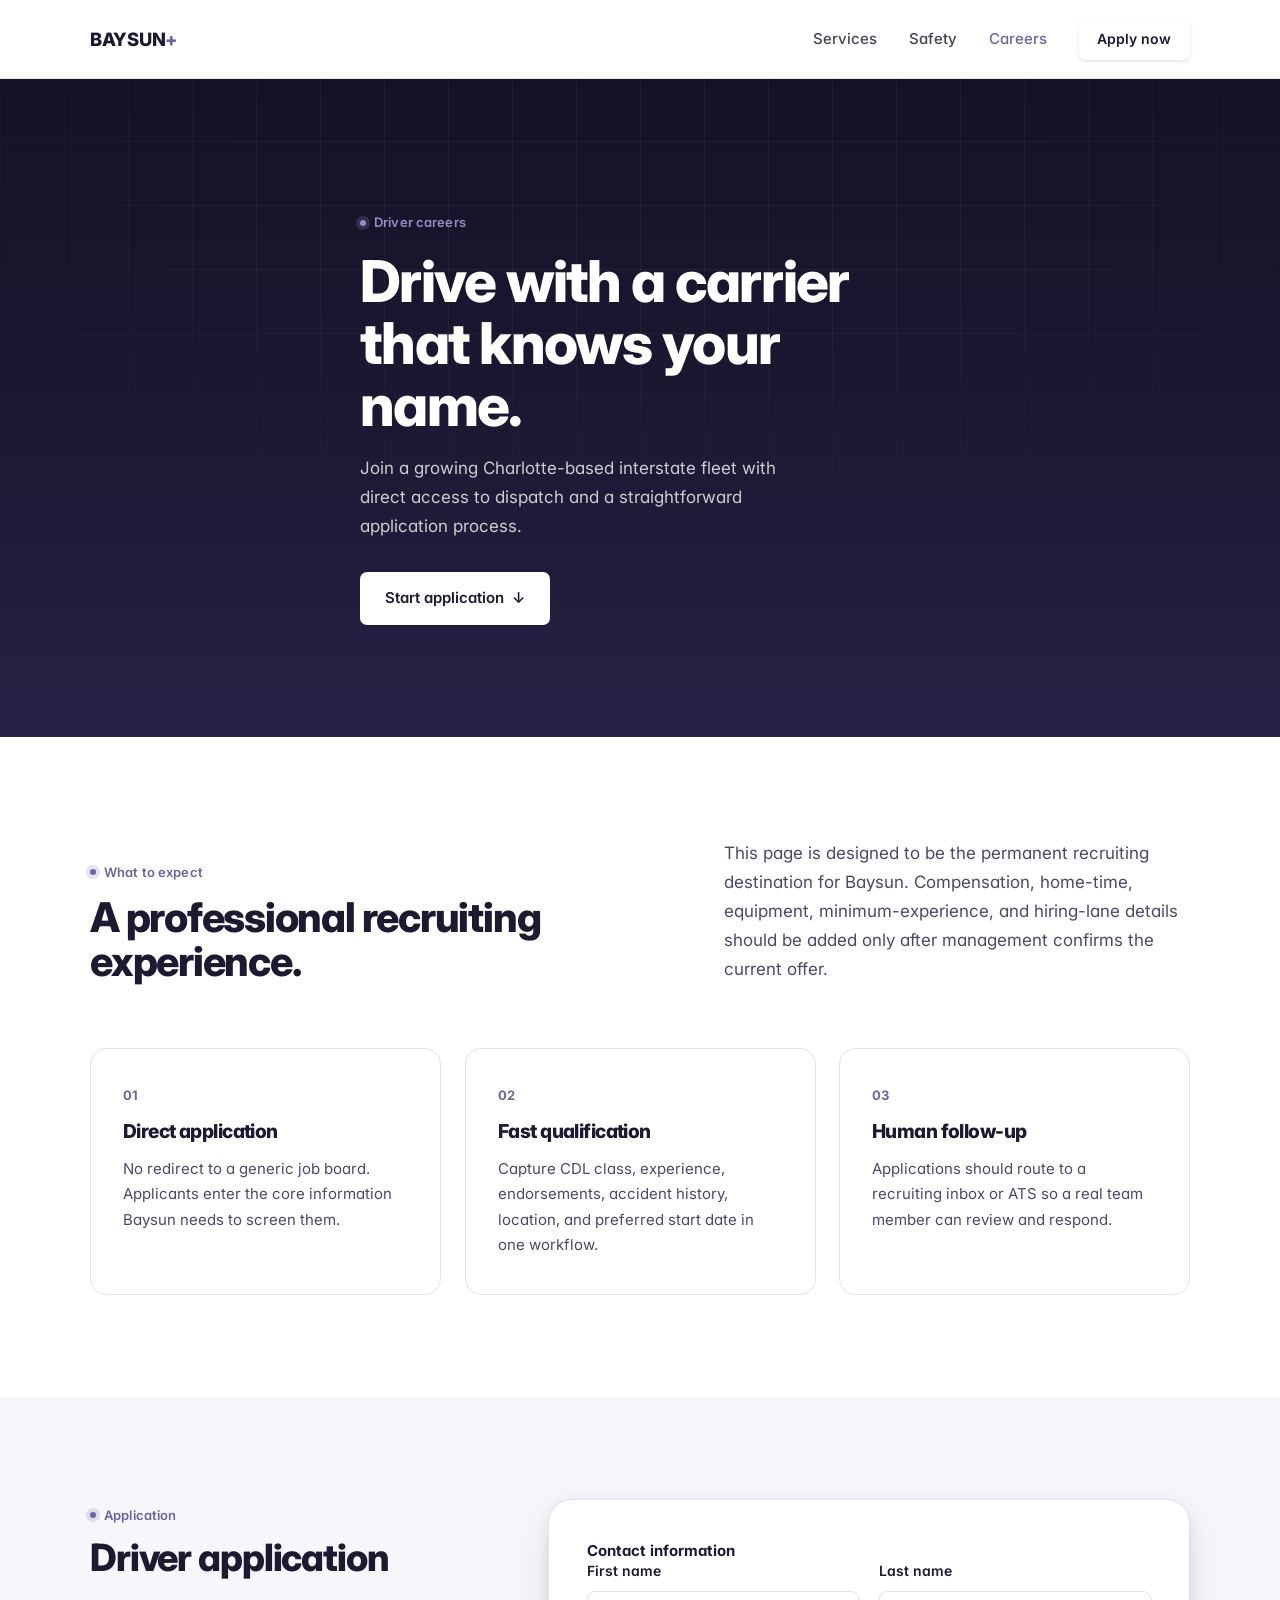
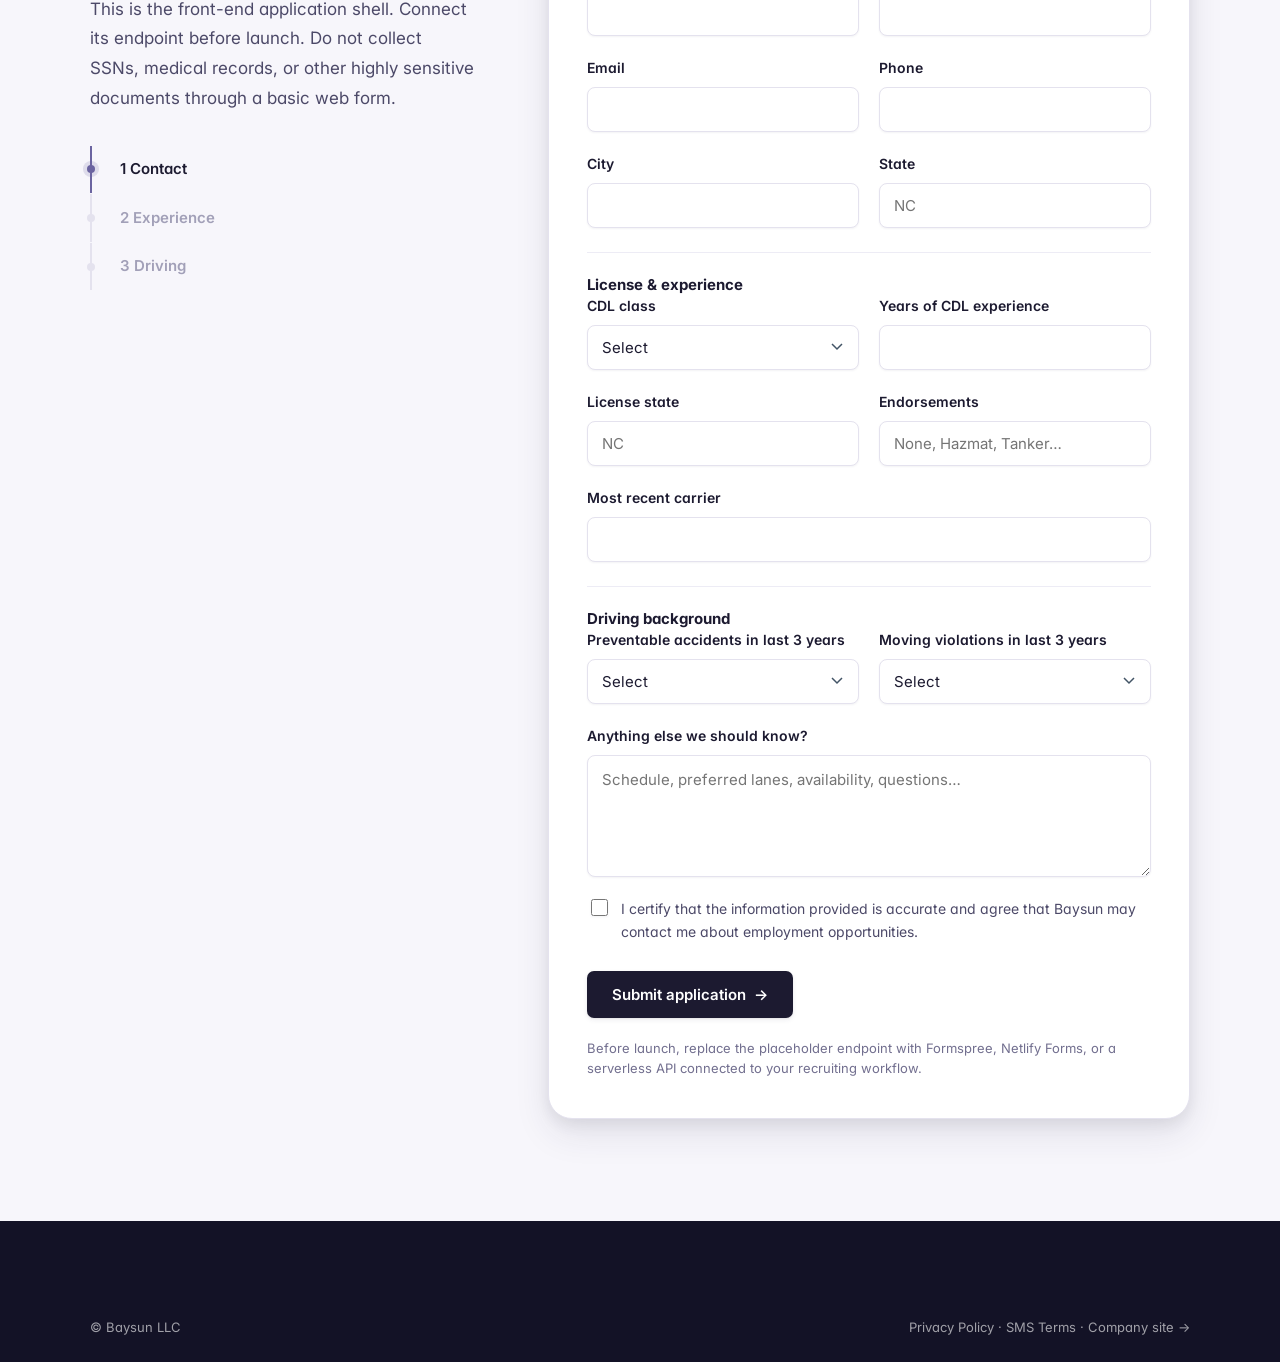
==== commit 8d0c36e4: "Update careers.html" ====
--- a/careers.html
+++ b/careers.html
@@ -1,730 +1,3 @@
-Pasted text(1).txt
-Document
-Pasted text (2).txt
-Document
-So I am the person working on the baysun llc website. Scrape some information on the company. they're an interstate trucking company headquartered in Charlotte, NC. I want to redo their website for them and make it super nice. I also want to add a driver application form on the website but I don't know how to implement all this stuff. Like I guess I want to add like a careers part on the top ribbon. But I also want to overhaul the entire website's look into a sleak, stripe.com or apple.com or ibm.com type of design. i guess a design inspired by those.
-
-attaching html, css, and js code.
-
-function sendEmail(event) {
-    event.preventDefault(); // Stop form from submitting
-
-    const fullName = document.getElementById("fullName").value;
-    const email = document.getElementById("email").value;
-    const company = document.getElementById("company").value || "N/A";
-    const service = document.getElementById("service").value;
-    const shipmentDetails = document.getElementById("shipmentDetails").value;
-
-    const subject = encodeURIComponent("New Shipping Quote Request from " + fullName);
-    const body = encodeURIComponent(
-        Full Name: ${fullName}\n +
-        Email: ${email}\n +
-        Company: ${company}\n +
-        Service: ${service}\n\n +
-        Shipment Details:\n${shipmentDetails}
-    );
-
-    const gmailUrl = https://mail.google.com/mail/?view=cm&fs=1&to=dispatch@baysunllc.com&su=${subject}&body=${body};
-
-    window.open(gmailUrl, '_blank'); // Open Gmail in new tab
-}
-
-
-you will be the architect and lead designer. let's get started
-Pasted text(2).txt
-Document
-Okay here's the CSS I'll be using, made by claude. and also the JS.
-
-(() => {
-  "use strict";
-
-  const prefersReducedMotion = window.matchMedia("(prefers-reduced-motion: reduce)").matches;
-
-  /* ---- Footer year ---- */
-  document.querySelectorAll("[data-year]").forEach((el) => {
-    el.textContent = new Date().getFullYear();
-  });
-
-  /* ---- Nav: solid background once scrolled ---- */
-  const nav = document.querySelector("[data-nav]");
-  if (nav) {
-    const setScrolled = () => {
-      nav.dataset.scrolled = window.scrollY > 8 ? "true" : "false";
-    };
-    setScrolled();
-    window.addEventListener("scroll", setScrolled, { passive: true });
-  }
-
-  /* ---- Mobile menu toggle ---- */
-  const toggle = document.querySelector("[data-menu-toggle]");
-  const menu = document.querySelector("[data-menu]");
-  if (toggle && menu) {
-    toggle.addEventListener("click", () => {
-      const isOpen = nav.dataset.menuOpen === "true";
-      nav.dataset.menuOpen = isOpen ? "false" : "true";
-      toggle.setAttribute("aria-expanded", String(!isOpen));
-    });
-
-    menu.querySelectorAll("a").forEach((link) => {
-      link.addEventListener("click", () => {
-        nav.dataset.menuOpen = "false";
-        toggle.setAttribute("aria-expanded", "false");
-      });
-    });
-  }
-
-  /* ---- Scroll reveal: one fade/rise per section, first time only ----
-     Content is visible by default in CSS. Here we opt elements into the
-     hidden "pending" state only if we can also guarantee they'll be
-     revealed: immediately for anything already on screen, via
-     IntersectionObserver for anything below the fold, and via a hard
-     timeout fallback in case neither fires for some reason. */
-  const revealEls = document.querySelectorAll(".reveal");
-  if (revealEls.length && "IntersectionObserver" in window) {
-    const io = new IntersectionObserver(
-      (entries) => {
-        entries.forEach((entry) => {
-          if (entry.isIntersecting) {
-            entry.target.classList.add("is-visible");
-            io.unobserve(entry.target);
-          }
-        });
-      },
-      { threshold: 0.12, rootMargin: "0px 0px -40px 0px" }
-    );
-
-    revealEls.forEach((el) => {
-      const rect = el.getBoundingClientRect();
-      const alreadyInView = rect.top < window.innerHeight && rect.bottom > 0;
-      if (alreadyInView) {
-        // Skip the hidden state entirely for above-the-fold content —
-        // reveal it in place rather than flashing it out and back in.
-        el.classList.add("is-visible");
-        return;
-      }
-      el.classList.add("reveal-pending");
-      io.observe(el);
-    });
-
-    // Safety net: if anything is still pending after 2s (observer never
-    // fired, tab was backgrounded, a screenshot tool skipped scrolling),
-    // reveal everything so content can never get stuck invisible.
-    window.setTimeout(() => {
-      document.querySelectorAll(".reveal.reveal-pending:not(.is-visible)").forEach((el) => {
-        el.classList.add("is-visible");
-      });
-    }, 2000);
-  }
-
-  /* ---- Parallax: hero glow + grid drift on scroll, subtle pointer nudge ----
-     This is the single orchestrated motion moment for the page. */
-  if (!prefersReducedMotion) {
-    const heroSection = document.querySelector(".hero, .career-hero, .legal-hero");
-    const grid = document.querySelector(".hero__grid");
-    const glowOne = document.querySelector(".hero__glow--one");
-    const glowTwo = document.querySelector(".hero__glow--two");
-    const networkVisual = document.querySelector(".network__visual");
-
-    let ticking = false;
-    let pointerX = 0;
-    let pointerY = 0;
-
-    const applyParallax = () => {
-      ticking = false;
-      const scrollY = window.scrollY;
-
-      if (heroSection) {
-        const heroHeight = heroSection.offsetHeight;
-        const progress = Math.min(scrollY / heroHeight, 1);
-
-        if (grid) {
-          grid.style.transform = translate3d(${pointerX * 6}px, ${progress * 60}px, 0);
-        }
-        if (glowOne) {
-          glowOne.style.transform = translate3d(${progress * -40 + pointerX * 14}px, ${progress * 50 + pointerY * 10}px, 0);
-        }
-        if (glowTwo) {
-          glowTwo.style.transform = translate3d(${progress * 30 - pointerX * 14}px, ${progress * -40 - pointerY * 10}px, 0);
-        }
-      }
-
-      if (networkVisual) {
-        const rect = networkVisual.getBoundingClientRect();
-        const viewportH = window.innerHeight;
-        if (rect.top < viewportH && rect.bottom > 0) {
-          const centered = (rect.top + rect.height / 2 - viewportH / 2) / viewportH;
-          networkVisual.style.transform = translate3d(0, ${centered * -24}px, 0);
-        }
-      }
-    };
-
-    const requestTick = () => {
-      if (!ticking) {
-        ticking = true;
-        requestAnimationFrame(applyParallax);
-      }
-    };
-
-    window.addEventListener("scroll", requestTick, { passive: true });
-    window.addEventListener("resize", requestTick);
-
-    if (heroSection) {
-      heroSection.addEventListener(
-        "pointermove",
-        (event) => {
-          const rect = heroSection.getBoundingClientRect();
-          pointerX = ((event.clientX - rect.left) / rect.width - 0.5) * 2;
-          pointerY = ((event.clientY - rect.top) / rect.height - 0.5) * 2;
-          requestTick();
-        },
-        { passive: true }
-      );
-    }
-
-    applyParallax();
-  }
-})();
-
-I wanna make the website move more dynamically and interestingly. what scroll/website effects can we add via JS or CSS and can you do that for me without changing any of the actual design language?
-
-Yes. I built an enhanced motion layer around the CSS/JS you’re using without changing the underlying visual language. Your current stylesheet already has the right structural hooks for this—.card, .proof-grid, .hero__stats, .network__visual, .route, .city, etc.
-
-The additions are deliberately restrained and “premium” rather than flashy:
-
-hero parallax stays, but feels smoother and more reactive
-nav hides on deliberate scroll-down and returns on scroll-up
-nav links highlight based on the section currently in view
-service cards get a very subtle 3D pointer tilt
-cards, proof points, credentials, and stats enter with staggered timing
-network routes draw themselves when the map enters view
-city nodes pop in sequentially after the routes
-numeric metrics count upward once when first viewed
-network visualization continues its subtle vertical parallax
-everything respects prefers-reduced-motion
-all hidden/animated content has a fallback so the white-page issue cannot happen again
-Files
-
-Use this as the replacement for your current JS:
-
-Download enhanced app.js
-
-Then append this block to the bottom of Claude’s existing CSS:
-
-Download motion CSS additions
-
-The effects I would not add
-
-I would avoid locomotive-scroll style smooth scrolling, scroll hijacking, giant cursor followers, rotating text, constantly floating cards, excessive blur morphing, or every element having its own animation. Those would undermine the current Stripe/IBM direction.
-
-The strongest motion hierarchy for this site should be:
-
-Hero: most dynamic
-Network graphic: second-most dynamic
-Metrics / cards: subtle interaction
-Everything else: restrained fade/rise
-
-That makes motion feel intentional instead of decorative.
-
-One particularly strong effect is the network animation. When the user reaches that section, the routes now effectively “build” across the graphic and the cities appear afterward. That fits a trucking/logistics company far better than generic fade animations. 
-
-baysun_motion_app.js
-Code
-baysun_motion_additions.css
-Code
-Pasted text(3).txt
-Document
-wait here's the updated css that i wanted. can we redo this but with this css?
-
-
-also send the js as text.
-
-Yes. I redid the motion layer against this exact updated stylesheet and its muted indigo palette.
-
-Files:
-
-Updated motion JS
-
-Updated motion CSS additions
-
-And here is the JS as plain text:
-
-(() => {
-  "use strict";
-
-  document.documentElement.classList.add("js");
-
-  const prefersReducedMotion = window.matchMedia("(prefers-reduced-motion: reduce)").matches;
-  const canHover = window.matchMedia("(hover: hover) and (pointer: fine)").matches;
-
-  /* ==========================================================================
-     Footer year
-     ========================================================================== */
-
-  document.querySelectorAll("[data-year]").forEach((el) => {
-    el.textContent = new Date().getFullYear();
-  });
-
-  /* ==========================================================================
-     Navigation
-     ========================================================================== */
-
-  const nav = document.querySelector("[data-nav]");
-  const toggle = document.querySelector("[data-menu-toggle]");
-  const menu = document.querySelector("[data-menu]");
-
-  if (nav) {
-    let lastScrollY = window.scrollY;
-
-    const updateNav = () => {
-      const currentScrollY = window.scrollY;
-      const menuOpen = nav.dataset.menuOpen === "true";
-      const delta = currentScrollY - lastScrollY;
-
-      nav.dataset.scrolled = currentScrollY > 8 ? "true" : "false";
-
-      if (
-        !prefersReducedMotion &&
-        !menuOpen &&
-        currentScrollY > 180 &&
-        delta > 8
-      ) {
-        nav.dataset.hidden = "true";
-      } else if (delta < -5 || currentScrollY < 180 || menuOpen) {
-        nav.dataset.hidden = "false";
-      }
-
-      lastScrollY = currentScrollY;
-    };
-
-    updateNav();
-    window.addEventListener("scroll", updateNav, { passive: true });
-  }
-
-  if (toggle && menu && nav) {
-    toggle.addEventListener("click", () => {
-      const isOpen = nav.dataset.menuOpen === "true";
-
-      nav.dataset.menuOpen = isOpen ? "false" : "true";
-      nav.dataset.hidden = "false";
-      toggle.setAttribute("aria-expanded", String(!isOpen));
-    });
-
-    menu.querySelectorAll("a").forEach((link) => {
-      link.addEventListener("click", () => {
-        nav.dataset.menuOpen = "false";
-        nav.dataset.hidden = "false";
-        toggle.setAttribute("aria-expanded", "false");
-      });
-    });
-  }
-
-  /* ==========================================================================
-     Active nav section
-     ========================================================================== */
-
-  const navSectionLinks = [...document.querySelectorAll("[data-menu] a[href^='#']")]
-    .map((link) => {
-      const selector = link.getAttribute("href");
-      const target = selector ? document.querySelector(selector) : null;
-      return target ? { link, target } : null;
-    })
-    .filter(Boolean);
-
-  if (navSectionLinks.length && "IntersectionObserver" in window) {
-    const activeNavObserver = new IntersectionObserver(
-      (entries) => {
-        const visible = entries
-          .filter((entry) => entry.isIntersecting)
-          .sort((a, b) => b.intersectionRatio - a.intersectionRatio)[0];
-
-        if (!visible) return;
-
-        navSectionLinks.forEach(({ link, target }) => {
-          link.classList.toggle("is-active", target === visible.target);
-        });
-      },
-      {
-        rootMargin: "-30% 0px -56% 0px",
-        threshold: [0, 0.05, 0.2, 0.5]
-      }
-    );
-
-    navSectionLinks.forEach(({ target }) => activeNavObserver.observe(target));
-  }
-
-  /* ==========================================================================
-     Safe section reveal
-     ========================================================================== */
-
-  const revealEls = document.querySelectorAll(".reveal");
-
-  if (
-    !prefersReducedMotion &&
-    revealEls.length &&
-    "IntersectionObserver" in window
-  ) {
-    const revealObserver = new IntersectionObserver(
-      (entries) => {
-        entries.forEach((entry) => {
-          if (!entry.isIntersecting) return;
-
-          entry.target.classList.add("is-visible");
-          revealObserver.unobserve(entry.target);
-        });
-      },
-      {
-        threshold: 0.12,
-        rootMargin: "0px 0px -40px 0px"
-      }
-    );
-
-    revealEls.forEach((el) => {
-      const rect = el.getBoundingClientRect();
-      const alreadyInView = rect.top < window.innerHeight && rect.bottom > 0;
-
-      if (alreadyInView) {
-        el.classList.add("is-visible");
-        return;
-      }
-
-      el.classList.add("reveal-pending");
-      revealObserver.observe(el);
-    });
-
-    window.setTimeout(() => {
-      document
-        .querySelectorAll(".reveal.reveal-pending:not(.is-visible)")
-        .forEach((el) => el.classList.add("is-visible"));
-    }, 2000);
-  } else {
-    revealEls.forEach((el) => el.classList.add("is-visible"));
-  }
-
-  /* ==========================================================================
-     Staggered component entrances
-     ========================================================================== */
-
-  const motionGroups = document.querySelectorAll(
-    ".cards, .proof-grid, .hero__stats, .credentials-band, .network__facts"
-  );
-
-  if (
-    !prefersReducedMotion &&
-    motionGroups.length &&
-    "IntersectionObserver" in window
-  ) {
-    motionGroups.forEach((group) => {
-      [...group.children].forEach((child, index) => {
-        child.classList.add("motion-item");
-        child.style.setProperty("--motion-delay", `${index * 70}ms`);
-      });
-    });
-
-    const groupObserver = new IntersectionObserver(
-      (entries) => {
-        entries.forEach((entry) => {
-          if (!entry.isIntersecting) return;
-
-          [...entry.target.children].forEach((child) => {
-            child.classList.add("motion-visible");
-          });
-
-          groupObserver.unobserve(entry.target);
-        });
-      },
-      {
-        threshold: 0.14,
-        rootMargin: "0px 0px -35px 0px"
-      }
-    );
-
-    motionGroups.forEach((group) => groupObserver.observe(group));
-
-    window.setTimeout(() => {
-      document
-        .querySelectorAll(".motion-item:not(.motion-visible)")
-        .forEach((el) => el.classList.add("motion-visible"));
-    }, 2200);
-  }
-
-  /* ==========================================================================
-     Network route animation
-     ========================================================================== */
-
-  const networkVisual = document.querySelector(".network__visual");
-
-  if (
-    networkVisual &&
-    !prefersReducedMotion &&
-    "IntersectionObserver" in window
-  ) {
-    const routes = networkVisual.querySelectorAll(".route");
-    const cities = networkVisual.querySelectorAll(".city");
-
-    routes.forEach((route, index) => {
-      route.classList.add("route--motion");
-      route.style.setProperty("--route-delay", `${index * 150}ms`);
-    });
-
-    cities.forEach((city, index) => {
-      city.classList.add("city--motion");
-      city.style.setProperty("--city-delay", `${360 + index * 90}ms`);
-    });
-
-    const routeObserver = new IntersectionObserver(
-      (entries) => {
-        entries.forEach((entry) => {
-          if (!entry.isIntersecting) return;
-
-          networkVisual.classList.add("network__visual--active");
-          routeObserver.unobserve(networkVisual);
-        });
-      },
-      {
-        threshold: 0.35
-      }
-    );
-
-    routeObserver.observe(networkVisual);
-
-    window.setTimeout(() => {
-      networkVisual.classList.add("network__visual--active");
-    }, 2200);
-  }
-
-  /* ==========================================================================
-     Metric count-up
-     ========================================================================== */
-
-  const countTargets = document.querySelectorAll(
-    ".hero__stats strong, .proof strong"
-  );
-
-  const parseMetric = (text) => {
-    const clean = text.trim();
-
-    if (clean.includes("/")) return null;
-
-    const match = clean.match(/^([\d,]+(?:\.\d+)?)(.*)$/);
-    if (!match) return null;
-
-    return {
-      value: Number(match[1].replace(/,/g, "")),
-      suffix: match[2],
-      decimals: (match[1].split(".")[1] || "").length
-    };
-  };
-
-  const animateMetric = (el) => {
-    const original = el.textContent.trim();
-    const parsed = parseMetric(original);
-
-    if (!parsed || !Number.isFinite(parsed.value)) return;
-
-    const duration = 1200;
-    const start = performance.now();
-
-    const formatValue = (value) =>
-      value.toLocaleString(undefined, {
-        minimumFractionDigits: parsed.decimals,
-        maximumFractionDigits: parsed.decimals
-      });
-
-    const frame = (now) => {
-      const progress = Math.min((now - start) / duration, 1);
-      const eased = 1 - Math.pow(1 - progress, 4);
-      const current = parsed.value * eased;
-
-      el.textContent = `${formatValue(current)}${parsed.suffix}`;
-
-      if (progress < 1) {
-        requestAnimationFrame(frame);
-      } else {
-        el.textContent = original;
-      }
-    };
-
-    requestAnimationFrame(frame);
-  };
-
-  if (
-    countTargets.length &&
-    !prefersReducedMotion &&
-    "IntersectionObserver" in window
-  ) {
-    const countObserver = new IntersectionObserver(
-      (entries) => {
-        entries.forEach((entry) => {
-          if (!entry.isIntersecting) return;
-
-          animateMetric(entry.target);
-          countObserver.unobserve(entry.target);
-        });
-      },
-      {
-        threshold: 0.65
-      }
-    );
-
-    countTargets.forEach((target) => countObserver.observe(target));
-  }
-
-  /* ==========================================================================
-     Subtle card tilt
-     ========================================================================== */
-
-  if (!prefersReducedMotion && canHover) {
-    document.querySelectorAll(".card").forEach((card) => {
-      card.addEventListener("pointermove", (event) => {
-        const rect = card.getBoundingClientRect();
-        const x = (event.clientX - rect.left) / rect.width - 0.5;
-        const y = (event.clientY - rect.top) / rect.height - 0.5;
-
-        card.style.setProperty("--tilt-x", `${y * -2.2}deg`);
-        card.style.setProperty("--tilt-y", `${x * 2.8}deg`);
-      });
-
-      card.addEventListener("pointerleave", () => {
-        card.style.setProperty("--tilt-x", "0deg");
-        card.style.setProperty("--tilt-y", "0deg");
-      });
-    });
-  }
-
-  /* ==========================================================================
-     Hero + network parallax
-     ========================================================================== */
-
-  if (!prefersReducedMotion) {
-    const heroSection = document.querySelector(
-      ".hero, .career-hero, .legal-hero"
-    );
-
-    const grid = document.querySelector(".hero__grid");
-    const glowOne = document.querySelector(".hero__glow--one");
-    const glowTwo = document.querySelector(".hero__glow--two");
-
-    let ticking = false;
-    let pointerX = 0;
-    let pointerY = 0;
-
-    const applyParallax = () => {
-      ticking = false;
-
-      const scrollY = window.scrollY;
-
-      if (heroSection) {
-        const heroHeight = Math.max(heroSection.offsetHeight, 1);
-        const progress = Math.min(scrollY / heroHeight, 1);
-
-        if (grid) {
-          grid.style.transform =
-            `translate3d(${pointerX * 5}px, ${progress * 54}px, 0)`;
-        }
-
-        if (glowOne) {
-          glowOne.style.transform =
-            `translate3d(${progress * -34 + pointerX * 12}px, ` +
-            `${progress * 44 + pointerY * 9}px, 0)`;
-        }
-
-        if (glowTwo) {
-          glowTwo.style.transform =
-            `translate3d(${progress * 26 - pointerX * 12}px, ` +
-            `${progress * -34 - pointerY * 9}px, 0)`;
-        }
-      }
-
-      if (networkVisual) {
-        const rect = networkVisual.getBoundingClientRect();
-        const viewportH = window.innerHeight;
-
-        if (rect.top < viewportH && rect.bottom > 0) {
-          const centered =
-            (rect.top + rect.height / 2 - viewportH / 2) / viewportH;
-
-          networkVisual.style.transform =
-            `translate3d(0, ${centered * -20}px, 0)`;
-        }
-      }
-    };
-
-    const requestTick = () => {
-      if (ticking) return;
-
-      ticking = true;
-      requestAnimationFrame(applyParallax);
-    };
-
-    window.addEventListener("scroll", requestTick, { passive: true });
-    window.addEventListener("resize", requestTick);
-
-    if (heroSection && canHover) {
-      heroSection.addEventListener(
-        "pointermove",
-        (event) => {
-          const rect = heroSection.getBoundingClientRect();
-
-          pointerX =
-            ((event.clientX - rect.left) / rect.width - 0.5) * 2;
-
-          pointerY =
-            ((event.clientY - rect.top) / rect.height - 0.5) * 2;
-
-          requestTick();
-        },
-        { passive: true }
-      );
-
-      heroSection.addEventListener("pointerleave", () => {
-        pointerX = 0;
-        pointerY = 0;
-        requestTick();
-      });
-    }
-
-    applyParallax();
-  }
-})();
-
-This version is the one I’d use with your newest CSS.
-
-baysun_updated_motion_app.js
-Code
-baysun_updated_motion_additions.css
-Code
-
-Library
-/
-Baysun LLC website
-/
-careers.html
-99
-1
-2
-3
-4
-5
-6
-7
-8
-9
-10
-11
-12
-13
-14
-15
-16
-17
-18
-19
-20
-21
-22
-23
-24
-25
 <!doctype html>
 <html lang="en">
 <head>
@@ -749,7 +22,3 @@
 </form></div></section>
 </main>
 <footer class="footer"><div class="shell footer__bottom"><span>© <span data-year></span> Baysun LLC</span><span><a href="privacy.html">Privacy Policy</a> · <a href="privacy.html#sms-terms">SMS Terms</a> · <a href="index.html">Company site →</a></span></div></footer><script src="app.js"></script></body></html>
-
-
-
-Version history
--- a/styles.css
+++ b/styles.css
@@ -573,6 +573,7 @@
   font-weight: 800;
   color: #fff;
   letter-spacing: var(--tracking-snug);
+  font-variant-numeric: tabular-nums;
 }
 
 .hero__stats span {
@@ -612,6 +613,7 @@
 .cards {
   display: grid;
   gap: 1.5rem;
+  perspective: 1400px;
 }
 
 .cards--3 {
@@ -632,11 +634,12 @@
   display: flex;
   flex-direction: column;
   gap: 0.9rem;
-  transition: transform var(--fast), box-shadow var(--fast), border-color var(--fast);
+  transform-style: preserve-3d;
+  will-change: transform;
+  transition: transform 0.35s cubic-bezier(0.16, 1, 0.3, 1), box-shadow var(--fast), border-color var(--fast);
 }
 
 .card:hover {
-  transform: translateY(-4px);
   box-shadow: var(--shadow-md);
   border-color: rgba(107, 100, 160, 0.35);
 }
@@ -746,9 +749,14 @@
   content: "";
   position: absolute;
   inset: 0;
-  background-image: radial-gradient(rgba(10, 37, 64, 0.08) 1px, transparent 1px);
+  background-image: radial-gradient(rgba(28, 26, 48, 0.08) 1px, transparent 1px);
   background-size: 26px 26px;
 }
+
+/* Routes and cities are fully visible by default (the var() fallbacks are
+   1) — JS only dials --draw / --pop down to 0 right before it animates an
+   element in, and only for elements it can guarantee will be revealed. If
+   JS never runs, the map still renders complete and static. */
 
 .route {
   position: absolute;
@@ -756,27 +764,30 @@
   border-radius: 999px;
   background: linear-gradient(90deg, rgba(107, 100, 160, 0.05), rgba(107, 100, 160, 0.65), rgba(107, 100, 160, 0.05));
   transform-origin: left center;
+  transform: rotate(var(--rot, 0deg)) scaleX(var(--draw, 1));
+  opacity: var(--draw, 1);
+  transition: transform 1s var(--ease), opacity 0.6s ease;
 }
 
 .route--a {
   width: 62%;
   top: 32%;
   left: 12%;
-  transform: rotate(6deg);
+  --rot: 6deg;
 }
 
 .route--b {
   width: 48%;
   top: 58%;
   left: 20%;
-  transform: rotate(-8deg);
+  --rot: -8deg;
 }
 
 .route--c {
   width: 40%;
   top: 74%;
   left: 8%;
-  transform: rotate(3deg);
+  --rot: 3deg;
 }
 
 .city {
@@ -785,6 +796,10 @@
   font-weight: 700;
   color: var(--ink-900);
   padding-left: 1rem;
+  transform: scale(var(--pop, 1));
+  opacity: var(--pop, 1);
+  transform-origin: left center;
+  transition: transform 0.55s cubic-bezier(0.34, 1.56, 0.64, 1), opacity 0.4s ease;
 }
 
 .city::before {
@@ -806,6 +821,13 @@
 .city--nyc { top: 20%; left: 74%; }
 .city--la { top: 76%; left: 52%; }
 
+@media (prefers-reduced-motion: reduce) {
+  .route,
+  .city {
+    transition: none;
+  }
+}
+
 /* ==========================================================================
    Proof / safety grid
    ========================================================================== */
@@ -838,6 +860,7 @@
   font-weight: 800;
   color: var(--ink-900);
   letter-spacing: var(--tracking-snug);
+  font-variant-numeric: tabular-nums;
 }
 
 .proof p {
@@ -1484,3 +1507,34 @@
     transition: none;
   }
 }
+
+/* ---- Staggered children (cards, proof tiles, hero stats) ----
+   Same safety contract as .reveal: visible by default, JS only hides an
+   item right before it's guaranteed to bring it back, and each item's
+   transition-delay comes from a --stagger-delay custom property JS sets
+   inline — no default means no delay, so nothing waits on a value that
+   might never arrive. */
+.stagger-item {
+  opacity: 1;
+  transform: none;
+}
+
+.stagger-item.stagger-pending {
+  opacity: 0;
+  transform: translateY(20px) scale(0.97);
+  transition: opacity 0.6s var(--ease), transform 0.6s var(--ease);
+  transition-delay: var(--stagger-delay, 0s);
+}
+
+.stagger-item.stagger-pending.is-visible {
+  opacity: 1;
+  transform: none;
+}
+
+@media (prefers-reduced-motion: reduce) {
+  .stagger-item.stagger-pending {
+    opacity: 1;
+    transform: none;
+    transition: none;
+  }
+}
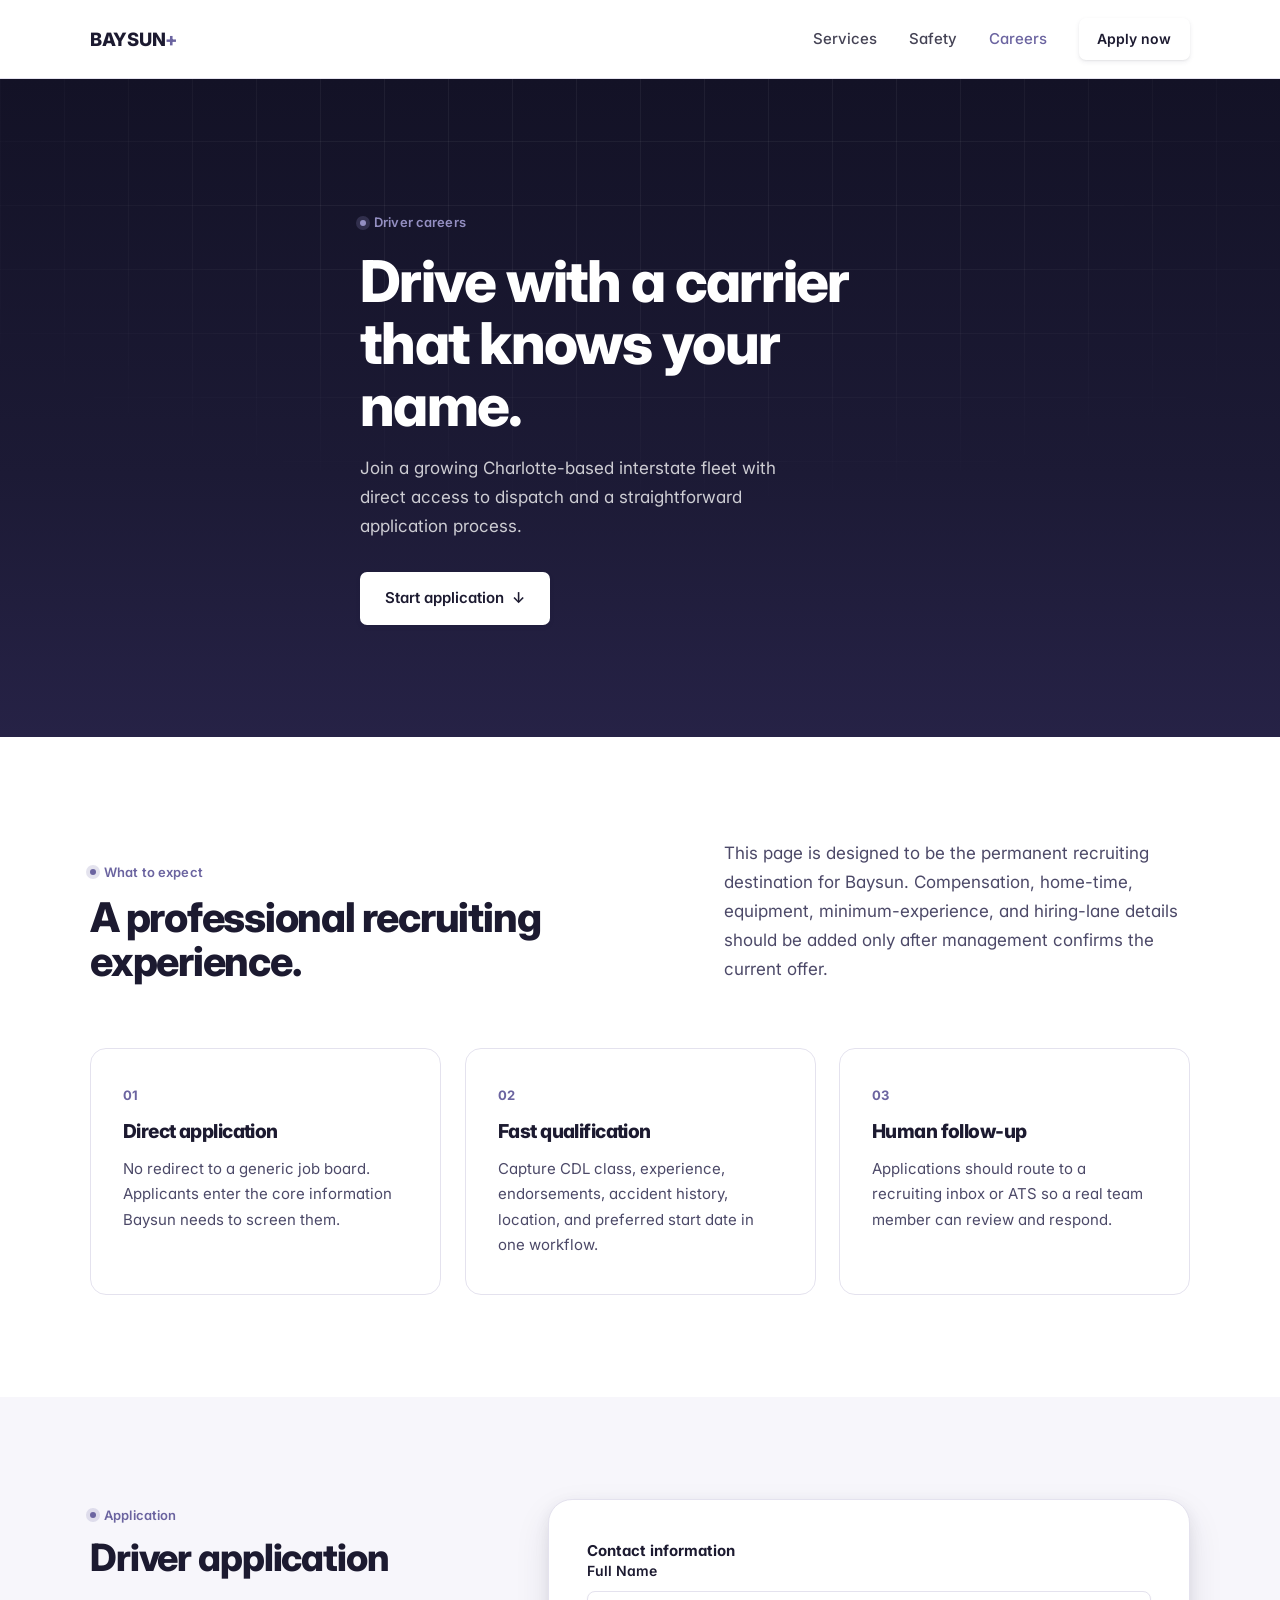
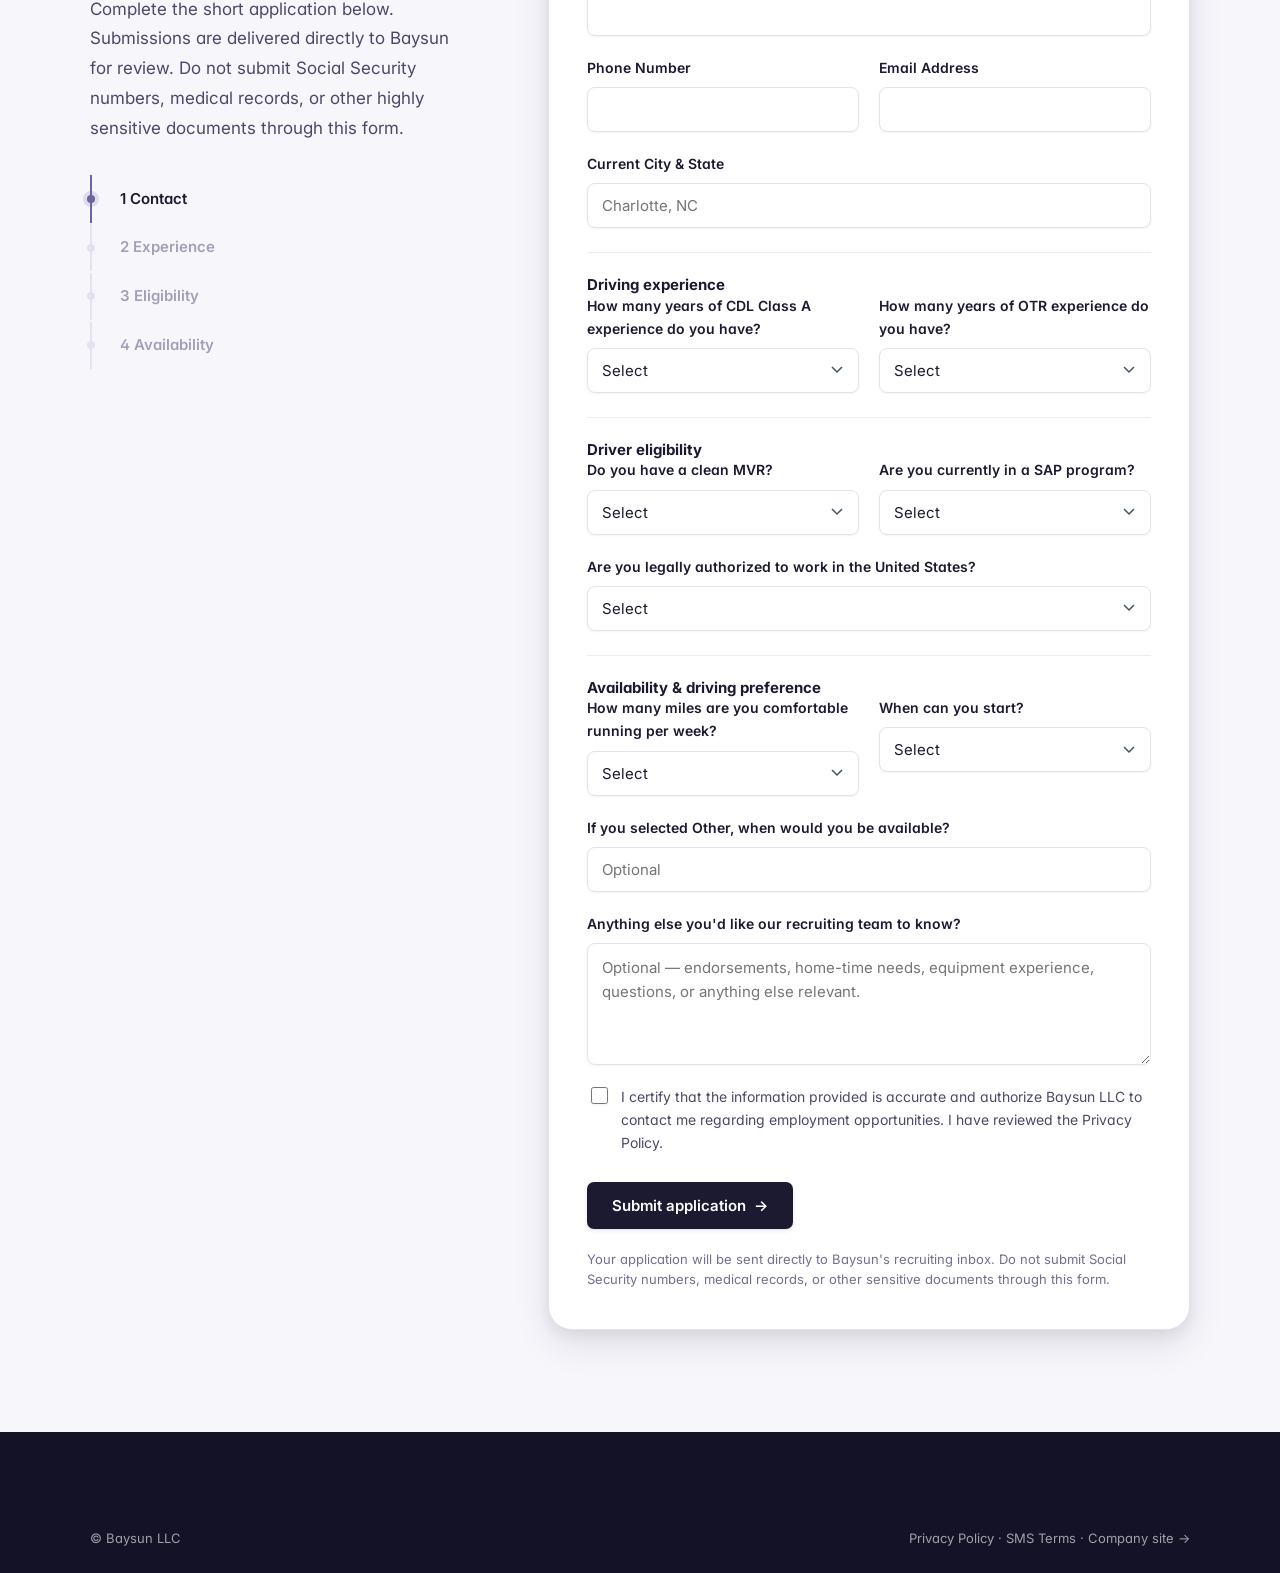
==== commit 614c7c91: "Update careers.html" ====
--- a/careers.html
+++ b/careers.html
@@ -12,13 +12,123 @@
 <main>
 <section class="career-hero section--dark"><div class="hero__grid"></div><div class="shell career-hero__content reveal"><div class="eyebrow eyebrow--light"><span></span> Driver careers</div><h1>Drive with a carrier that knows your name.</h1><p>Join a growing Charlotte-based interstate fleet with direct access to dispatch and a straightforward application process.</p><a class="button button--light" href="#apply">Start application <span>↓</span></a></div></section>
 <section class="section"><div class="shell split-heading reveal"><div><div class="eyebrow"><span></span> What to expect</div><h2>A professional recruiting experience.</h2></div><p>This page is designed to be the permanent recruiting destination for Baysun. Compensation, home-time, equipment, minimum-experience, and hiring-lane details should be added only after management confirms the current offer.</p></div><div class="shell cards cards--3 reveal"><article class="card"><div class="card__number">01</div><h3>Direct application</h3><p>No redirect to a generic job board. Applicants enter the core information Baysun needs to screen them.</p></article><article class="card"><div class="card__number">02</div><h3>Fast qualification</h3><p>Capture CDL class, experience, endorsements, accident history, location, and preferred start date in one workflow.</p></article><article class="card"><div class="card__number">03</div><h3>Human follow-up</h3><p>Applications should route to a recruiting inbox or ATS so a real team member can review and respond.</p></article></div></section>
-<section class="section section--soft" id="apply"><div class="shell application"><div class="application__intro reveal"><div class="eyebrow"><span></span> Application</div><h2>Driver application</h2><p>This is the front-end application shell. Connect its endpoint before launch. Do not collect SSNs, medical records, or other highly sensitive documents through a basic web form.</p><div class="application__steps"><span class="is-current">1 Contact</span><span>2 Experience</span><span>3 Driving</span></div></div>
-<form class="form form--application reveal" data-form="driver" action="https://formspree.io/f/REPLACE_ME" method="POST">
-<input type="hidden" name="form_type" value="driver_application">
-<fieldset><legend>Contact information</legend><div class="form__row"><label>First name<input name="first_name" autocomplete="given-name" required></label><label>Last name<input name="last_name" autocomplete="family-name" required></label></div><div class="form__row"><label>Email<input type="email" name="email" autocomplete="email" required></label><label>Phone<input type="tel" name="phone" autocomplete="tel" required></label></div><div class="form__row"><label>City<input name="city" autocomplete="address-level2" required></label><label>State<input name="state" autocomplete="address-level1" maxlength="2" placeholder="NC" required></label></div></fieldset>
-<fieldset><legend>License & experience</legend><div class="form__row"><label>CDL class<select name="cdl_class" required><option value="">Select</option><option>Class A</option><option>Class B</option><option>Other</option></select></label><label>Years of CDL experience<input type="number" name="experience_years" min="0" max="60" required></label></div><div class="form__row"><label>License state<input name="license_state" maxlength="2" placeholder="NC" required></label><label>Endorsements<input name="endorsements" placeholder="None, Hazmat, Tanker…"></label></div><label>Most recent carrier<input name="recent_carrier"></label></fieldset>
-<fieldset><legend>Driving background</legend><div class="form__row"><label>Preventable accidents in last 3 years<select name="accidents_3yr" required><option value="">Select</option><option>0</option><option>1</option><option>2+</option></select></label><label>Moving violations in last 3 years<select name="violations_3yr" required><option value="">Select</option><option>0</option><option>1</option><option>2+</option></select></label></div><label>Anything else we should know?<textarea name="notes" rows="4" placeholder="Schedule, preferred lanes, availability, questions…"></textarea></label><label class="checkbox"><input type="checkbox" name="consent" required><span>I certify that the information provided is accurate and agree that Baysun may contact me about employment opportunities.</span></label></fieldset>
-<button class="button button--dark" type="submit">Submit application <span>→</span></button><p class="form__note">Before launch, replace the placeholder endpoint with Formspree, Netlify Forms, or a serverless API connected to your recruiting workflow.</p>
+<section class="section section--soft" id="apply"><div class="shell application"><div class="application__intro reveal"><div class="eyebrow"><span></span> Application</div><h2>Driver application</h2><p>Complete the short application below. Submissions are delivered directly to Baysun for review. Do not submit Social Security numbers, medical records, or other highly sensitive documents through this form.</p><div class="application__steps"><span class="is-current">1 Contact</span><span>2 Experience</span><span>3 Eligibility</span><span>4 Availability</span></div></div>
+<form class="form form--application reveal" data-form="driver" action="https://formsubmit.co/dispatch@baysunllc.com" method="POST">
+<input type="hidden" name="_subject" value="New Baysun Driver Application">
+<input type="hidden" name="_template" value="table">
+<input type="hidden" name="_next" value="https://baysunllc.com/application-success.html">
+<input type="hidden" name="_url" value="https://baysunllc.com/careers.html">
+<input type="text" name="_honey" style="display:none" tabindex="-1" autocomplete="off">
+
+<fieldset>
+  <legend>Contact information</legend>
+  <label>Full Name
+    <input name="Full Name" autocomplete="name" required>
+  </label>
+  <div class="form__row">
+    <label>Phone Number
+      <input type="tel" name="Phone Number" autocomplete="tel" required>
+    </label>
+    <label>Email Address
+      <input type="email" name="Email Address" autocomplete="email" required>
+    </label>
+  </div>
+  <label>Current City &amp; State
+    <input name="Current City & State" autocomplete="address-level2" placeholder="Charlotte, NC" required>
+  </label>
+</fieldset>
+
+<fieldset>
+  <legend>Driving experience</legend>
+  <div class="form__row">
+    <label>How many years of CDL Class A experience do you have?
+      <select name="CDL Class A Experience" required>
+        <option value="">Select</option>
+        <option>Less than 1 year</option>
+        <option>1–2 years</option>
+        <option>2–3 years</option>
+        <option>3–5 years</option>
+        <option>5+ years</option>
+      </select>
+    </label>
+    <label>How many years of OTR experience do you have?
+      <select name="OTR Experience" required>
+        <option value="">Select</option>
+        <option>Less than 1 year</option>
+        <option>1–2 years</option>
+        <option>2–3 years</option>
+        <option>3–5 years</option>
+        <option>5+ years</option>
+      </select>
+    </label>
+  </div>
+</fieldset>
+
+<fieldset>
+  <legend>Driver eligibility</legend>
+  <div class="form__row">
+    <label>Do you have a clean MVR?
+      <select name="Clean MVR" required>
+        <option value="">Select</option>
+        <option>Yes</option>
+        <option>No</option>
+      </select>
+    </label>
+    <label>Are you currently in a SAP program?
+      <select name="Currently in SAP Program" required>
+        <option value="">Select</option>
+        <option>Yes</option>
+        <option>No</option>
+      </select>
+    </label>
+  </div>
+  <label>Are you legally authorized to work in the United States?
+    <select name="Authorized to Work in U.S." required>
+      <option value="">Select</option>
+      <option>Yes</option>
+      <option>No</option>
+    </select>
+  </label>
+</fieldset>
+
+<fieldset>
+  <legend>Availability &amp; driving preference</legend>
+  <div class="form__row">
+    <label>How many miles are you comfortable running per week?
+      <select name="Preferred Weekly Mileage" required>
+        <option value="">Select</option>
+        <option>3,000–4,000</option>
+        <option>4,000–5,000</option>
+        <option>5,000+</option>
+      </select>
+    </label>
+    <label>When can you start?
+      <select name="Start Availability" required>
+        <option value="">Select</option>
+        <option>Immediately</option>
+        <option>Within 1 week</option>
+        <option>1–2 weeks</option>
+        <option>Other</option>
+      </select>
+    </label>
+  </div>
+
+  <label>If you selected Other, when would you be available?
+    <input name="Other Start Availability" placeholder="Optional">
+  </label>
+
+  <label>Anything else you'd like our recruiting team to know?
+    <textarea name="Additional Information" rows="4" placeholder="Optional — endorsements, home-time needs, equipment experience, questions, or anything else relevant."></textarea>
+  </label>
+
+  <label class="checkbox">
+    <input type="checkbox" name="Applicant Consent" value="Agreed" required>
+    <span>I certify that the information provided is accurate and authorize Baysun LLC to contact me regarding employment opportunities. I have reviewed the <a href="privacy.html" target="_blank" rel="noopener">Privacy Policy</a>.</span>
+  </label>
+</fieldset>
+
+<button class="button button--dark" type="submit">Submit application <span>→</span></button>
+<p class="form__note">Your application will be sent directly to Baysun's recruiting inbox. Do not submit Social Security numbers, medical records, or other sensitive documents through this form.</p>
 </form></div></section>
 </main>
 <footer class="footer"><div class="shell footer__bottom"><span>© <span data-year></span> Baysun LLC</span><span><a href="privacy.html">Privacy Policy</a> · <a href="privacy.html#sms-terms">SMS Terms</a> · <a href="index.html">Company site →</a></span></div></footer><script src="app.js"></script></body></html>
